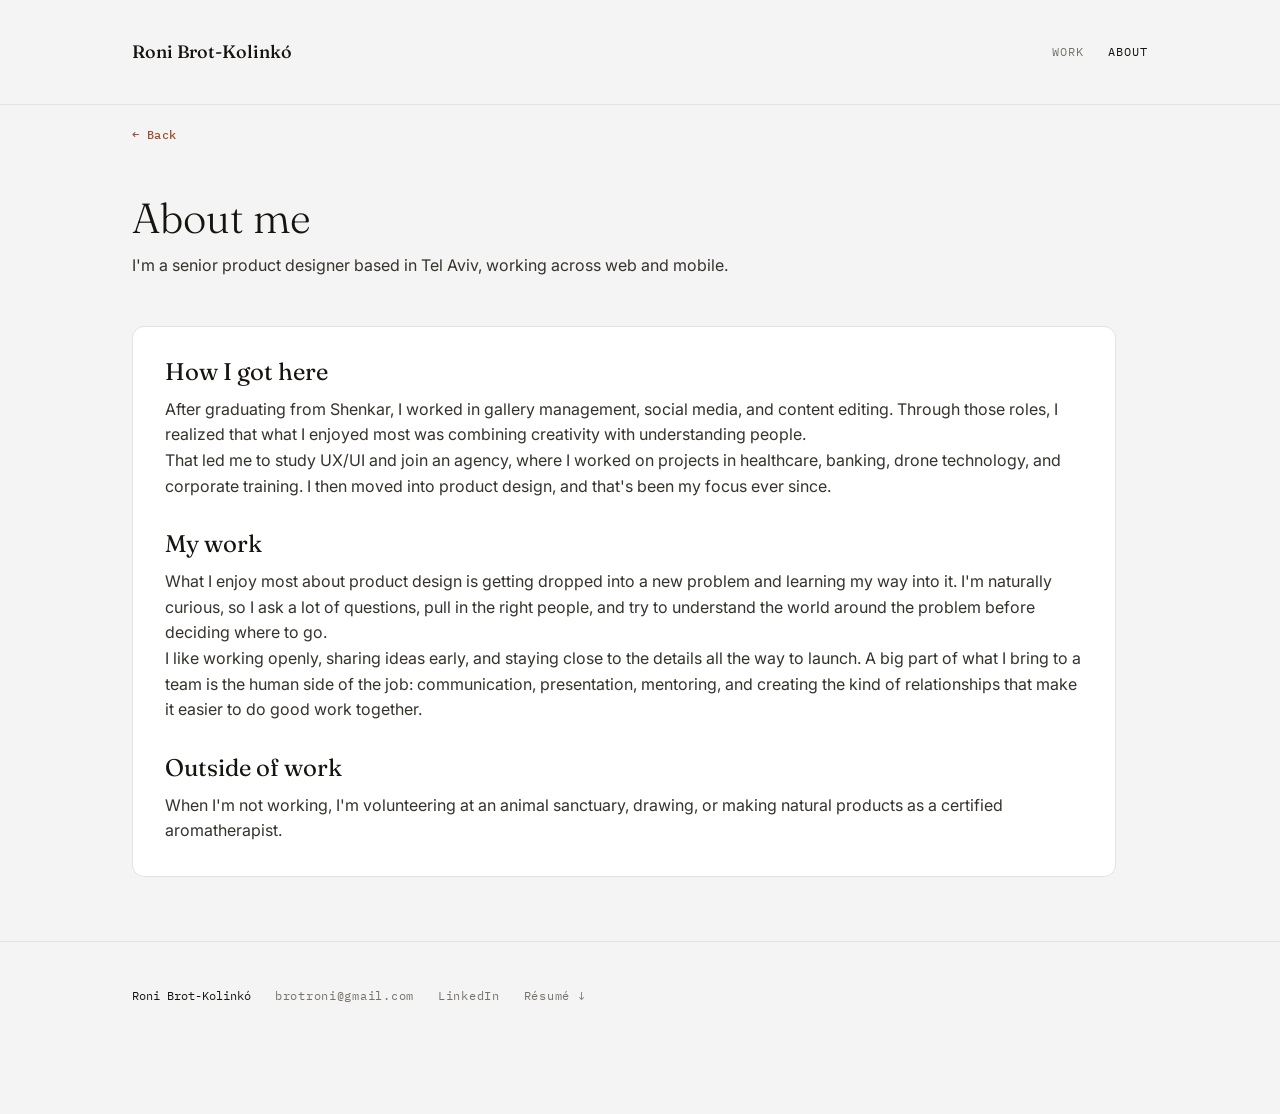
==== about/index.html @ 9c3fad8a "Drop the gap between paragraphs on About Co-Authored-By: Claude Opus 5 <noreply@anthropic.com>" ====
<!DOCTYPE html>
<html lang="en">
<head>
<meta charset="utf-8">
<meta name="viewport" content="width=device-width, initial-scale=1">
<title>About me - Roni Brot-Kolinkó</title>
<meta name="description" content="Roni Brot-Kolinkó - a senior product designer based in Tel Aviv, working across web and mobile.">
<link rel="preconnect" href="https://fonts.googleapis.com">
<link rel="preconnect" href="https://fonts.gstatic.com" crossorigin>
<link href="https://fonts.googleapis.com/css2?family=Fraunces:opsz,wght@9..144,300;9..144,400;9..144,500;9..144,600&family=Inter:wght@400&family=IBM+Plex+Mono:wght@400;500&display=swap" rel="stylesheet">
<link rel="stylesheet" href="../styles/tokens.css?v=127">
<link rel="stylesheet" href="../styles/main.css?v=127">
<style>
/* ============================================================
   About (from Figma node 775:32851). Flat #f4f4f4 ground, one
   white card holding the three sections. Prefixed abx- so it
   stays scoped to this page.
   ============================================================ */

body.abx { background: #f4f4f4;
  /* The design pins the footer to the bottom of the frame */
  min-height: 100vh; display: flex; flex-direction: column; }

/* Content locked to a 1016 column (72px sides at desktop) */
.abx-band { padding-inline: max(var(--gutter), calc((100% - 1016px) / 2)); }
.nav__inner { max-width: none; padding-inline: max(var(--gutter), calc((100% - 1016px) / 2)); }
.footer__inner { max-width: none; padding-inline: max(var(--gutter), calc((100% - 1016px) / 2)); }


/* --- Back bar --- */
.abx-backbar { padding-block: 20px; line-height: 1.33; }
.abx-back { font-family: var(--font-mono); font-weight: 500; font-size: 12px;
  letter-spacing: .04em; color: var(--accent); text-decoration: none; }
.abx-back:hover { color: var(--title); }

/* --- Opener --- */
/* The footer is pinned with margin-top: auto, which overrides the rule's
   usual 64px top margin, so the gap above it lives here instead. */
.abx-opener { padding-top: 32px; padding-bottom: var(--s8); }
.abx-title { font-family: var(--font-display); font-weight: 300;
  font-size: clamp(30px, 5vw, 42px); line-height: 1.08; color: var(--title); margin: 0; }
.abx-lead { font-family: var(--font-body); font-size: 16px; line-height: 1.6;
  color: var(--text); max-width: 920px; margin: 12px 0 0; }

/* --- The card. Its text column is 920 (the same measure as the lead above),
   so the card itself hugs at 920 + 32px padding either side. --- */
.abx-card { margin-top: 47px; max-width: 984px; background: #fff;
  border: 1px solid var(--line); border-radius: 12px; padding: 32px;
  display: flex; flex-direction: column; gap: 32px; }
.abx-sec h2 { font-family: var(--font-display); font-weight: 400; font-size: 24px;
  line-height: 1.08; color: var(--title); margin: 0 0 12px; }
.abx-sec p { font-family: var(--font-body); font-size: 16px; line-height: 1.6;
  color: var(--text); margin: 0; }


.abx-footwrap { margin-top: auto; }

/* ---------- Responsive ---------- */
@media (max-width: 700px) {
  .abx-card { margin-top: 32px; padding: 24px; }
  .abx-sec h2 { font-size: 21px; }
}

</style>
</head>
<body class="abx">

<!-- Nav -->
<nav class="nav">
  <div class="nav__inner">
    <a class="nav__name" href="../index.html">Roni Brot-Kolinkó</a>
    <span class="nav__links">
      <a href="../index.html#work">Work</a>
      <a href="index.html" aria-current="page">About</a>
    </span>
  </div>
</nav>

<!-- Back -->
<div class="abx-band abx-backbar">
  <a class="abx-back" href="../index.html" data-back>&larr; Back</a>
</div>

<!-- Opener -->
<main class="abx-band abx-opener">
  <h1 class="abx-title">About me</h1>
  <p class="abx-lead">I'm a senior product designer based in Tel Aviv, working across web and mobile.</p>

  <div class="abx-card">
    <section class="abx-sec">
      <h2>How I got here</h2>
      <p>After graduating from Shenkar, I worked in gallery management, social media, and content editing. Through those roles, I realized that what I enjoyed most was combining creativity with understanding people.</p>
      <p>That led me to study UX/UI and join an agency, where I worked on projects in healthcare, banking, drone technology, and corporate training. I then moved into product design, and that's been my focus ever since.</p>
    </section>

    <section class="abx-sec">
      <h2>My work</h2>
      <p>What I enjoy most about product design is getting dropped into a new problem and learning my way into it. I'm naturally curious, so I ask a lot of questions, pull in the right people, and try to understand the world around the problem before deciding where to go.</p>
      <p>I like working openly, sharing ideas early, and staying close to the details all the way to launch. A big part of what I bring to a team is the human side of the job: communication, presentation, mentoring, and creating the kind of relationships that make it easier to do good work together.</p>
    </section>

    <section class="abx-sec">
      <h2>Outside of work</h2>
      <p>When I'm not working, I'm volunteering at an animal sanctuary, drawing, or making natural products as a certified aromatherapist.</p>
    </section>
  </div>
</main>

<!-- Footer -->
<footer class="footer abx-footwrap">
  <div class="footer__inner">
    <span class="footer__name">Roni Brot-Kolinkó</span>
    <a href="mailto:brotroni@gmail.com">brotroni@gmail.com</a>
    <a href="https://www.linkedin.com/in/roni-brot-kolink%C3%B3/" target="_blank" rel="noopener">LinkedIn</a>
    <a href="../assets/Roni-Brot-Kolinko-CV.pdf" download>Résumé ↓</a>
  </div>
</footer>

<script>
/* The Back link behaves like the browser's own Back button, so arriving here
   from a case study returns you to that case study rather than to the home
   page. The href stays as the fallback for a direct visit, a new tab, or a
   visitor coming from outside the site. */
(function () {
  var back = document.querySelector('[data-back]');
  if (!back) return;
  var internal = false;
  try {
    internal = !!document.referrer &&
               new URL(document.referrer).origin === location.origin;
  } catch (e) {}
  if (!internal || history.length < 2) return;
  back.addEventListener('click', function (e) {
    /* leave modifier-clicks alone so "open in new tab" still works */
    if (e.button !== 0 || e.metaKey || e.ctrlKey || e.shiftKey || e.altKey) return;
    e.preventDefault();
    history.back();
  });
})();
</script>

</body>
</html>
---- styles/tokens.css ----
/* ============================================================
   Visual foundation - design tokens (single source of truth)
   Mirrors content/visual-foundation.md. Used by every page.
   ============================================================ */
:root {
  /* White base, near-black primary, no beige (neutral greys) */
  --bg:        #FFFFFF;  /* page background            */
  --surface:   #F6F6F5;  /* cards / plates (neutral)   */
  --line:      #E4E3E1;  /* hairlines, borders         */
  --title:     #17140F;  /* headings / primary (black) */
  --text:      #36322C;  /* body                       */
  --muted:     #76726B;  /* secondary / meta           */
  --accent:    #9E4E2C;  /* antique orange - sparing accent */

  /* Reserved near-black moment (expressive, used sparingly) */
  --black:        #0E0C0A;
  --black-title:  #F1ECE0;
  --black-text:   #B8AF9F;
  --black-muted:  #8C8475;
  --ochre:        #C98A3C;  /* accent on dark */

  /* Typography */
  --font-display: 'Fraunces', Georgia, 'Times New Roman', serif;
  --font-body:    'Inter', system-ui, -apple-system, sans-serif;
  --font-mono:    'IBM Plex Mono', ui-monospace, 'SF Mono', monospace;

  /* Type scale (consolidated - a small, consistent set of sizes) */
  --fs-h1:    clamp(30px, 5vw, 42px);  /* page title            */
  --fs-h2:    clamp(21px, 3vw, 26px);  /* section heading       */
  --fs-title: 18px;                    /* card / stage / flow / nav titles */
  --fs-body:  14px;                    /* body copy (compact, editorial) */
  --fs-label: 11px;                    /* compact mono labels   */
  --fs-eyebrow: 12px;                  /* kicker / meta / caption */

  /* Spacing scale (4-based) */
  --s1: 4px;  --s2: 8px;  --s3: 12px; --s4: 16px; --s5: 24px;
  --s6: 32px; --s7: 48px; --s8: 64px; --s9: 96px; --s10: 128px;

  /* Layout widths */
  --reading: 920px;   /* reading column - headings + section structure */
  --media:   1160px;  /* wide container - hero media, diagrams, card grids, screens */
  --copy:    660px;   /* body-copy cap (~70-80 chars) - never full media width */
  --gutter:  clamp(24px, 5vw, 72px);   /* page gutters: 24 mobile -> ~72 large desktop */
  --radius:  8px;
  --radius-screen: 6px;   /* screenshots / device screens (locked) */

  /* Turquoise belongs to PRODUCT ARTIFACTS ONLY - real screenshots/GIFs, the
     tutorial pulse marker, and product-screen mockups showing AR/scan cues.
     Never use it for portfolio chrome (voice cards, labels, links, decoration). */
  --turq:      #72F2E8;   /* product interaction fill / halo */
  --turq-ink:  #2FA79B;   /* product interaction stroke */

  /* Muted sage / lichen - the portfolio's accent for user-insight (voice) cards */
  --sage:      #909A7E;   /* card border / hairline */
  --sage-ink:  #5C6A47;   /* readable sage for marks + attribution */
}
---- styles/main.css ----
/* ============================================================
   Shared site styles. Organised by component so each block maps
   cleanly to a future Astro component if migrated. No build step.
   ============================================================ */

/* --- Base ------------------------------------------------- */
* { box-sizing: border-box; }
html { scroll-behavior: smooth; }
body {
  margin: 0;
  overflow-x: hidden;
  background: var(--bg);
  color: var(--text);
  font-family: var(--font-body);
  font-size: var(--fs-body);
  line-height: 1.7;
  -webkit-font-smoothing: antialiased;
  text-rendering: optimizeLegibility;
}
img { max-width: 100%; height: auto; display: block; }
a { color: inherit; }

/* --- Layout containers ------------------------------------ */
.reading { max-width: var(--media); margin-inline: auto; padding-inline: var(--gutter); }
/* Reading content shares the wide column's LEFT edge; only its measure is narrower */
.reading h1, .reading h2, .reading h3, .reading .lead { max-width: var(--reading); }
.wide    { max-width: var(--media);   margin-inline: auto; padding-inline: var(--gutter); }
.section { margin-top: var(--sp-section); }
.section--tight { margin-top: var(--s7); }
/* Body copy never runs to the full media width */
.reading p { max-width: var(--copy); }
/* One intentional gap between the hero metadata bar and the first content section (all case studies) */
.section.first-section { margin-top: 88px; }
@media (max-width: 640px) { .section.first-section { margin-top: 68px; } }
/* Shared case-study hero: consistent gap from the header to the hero media */
.hero-media { padding-top: 76px; }
@media (max-width: 640px) { .hero-media { padding-top: 48px; } }

/* --- Typography ------------------------------------------- */
.display { font-family: var(--font-display); font-weight: 500; color: var(--title); line-height: 1.08; }
h1.display { font-size: var(--fs-h1); margin: var(--s3) 0; }
h2.display { font-size: var(--fs-h2); line-height: 1.16; margin: 0; }
.lead { font-size: 16px; line-height: 1.6; color: var(--text); }
.summary { font-style: normal; color: var(--muted); margin: 0; }
.mut { color: var(--muted); }
p { margin: 0 0 var(--s4); }
ul { margin: 0 0 var(--s4); padding-left: 1.15em; }
li { margin-bottom: var(--s2); padding-left: 4px; }
li::marker { color: var(--accent); }
.kicker {
  font-family: var(--font-mono); font-size: 12px; letter-spacing: .16em;
  text-transform: uppercase; color: var(--accent); margin: 0;
}
.mono {
  font-family: var(--font-mono); font-size: 12px; letter-spacing: .06em;
  color: var(--muted);
}
.rule { border: 0; border-top: 1px solid var(--line); margin: var(--s5) 0; }

/* --- Nav -------------------------------------------------- */
.nav { border-bottom: 1px solid var(--line); }
.nav__inner {
  max-width: var(--media); margin-inline: auto; padding: 30px var(--gutter);
  display: flex; justify-content: space-between; align-items: center;
}
.nav__name { font-family: var(--font-display); font-weight: 500; color: var(--title);
  font-size: var(--fs-title); text-decoration: none; transition: color 160ms ease; }
.nav__name:hover, .nav__name:focus-visible { color: var(--accent); }
/* Work / About / Contact - identical on every page */
.nav__links { display: inline-flex; align-items: baseline; gap: var(--s5); }
.nav__links a {
  font-family: var(--font-mono); font-size: 12px; letter-spacing: .08em; text-transform: uppercase;
  color: var(--muted); text-decoration: none; transition: color 160ms ease;
}
.nav__links a:hover, .nav__links a:focus-visible { color: var(--title); }
.nav__links a[aria-current="page"] { color: var(--title); }
/* The name plus three links gets tight on a phone - shrink the links, not the name */
@media (max-width: 560px) {
  .nav__links { gap: 12px; }
  .nav__links a { font-size: 11px; letter-spacing: .05em; }
}

/* --- Overview bar ----------------------------------------- */
.overview { display: flex; flex-wrap: wrap; gap: var(--s2) var(--s5); }
.overview__item { font-family: var(--font-mono); font-size: 12px; letter-spacing: .04em; color: var(--muted); }
.overview__item b { color: var(--accent); font-weight: 500; }

/* --- Context bar: product/scope meta (left) + link to the Houzz context page
   (right). Sits at the very top of every case-study opener, above the title. */
.ctx-bar { width: 100%; display: flex; justify-content: space-between; align-items: baseline;
  gap: var(--s3) var(--s5); flex-wrap: wrap; }
.ctx-bar__meta { font-family: var(--font-mono); font-size: var(--fs-label); letter-spacing: .16em;
  text-transform: uppercase; color: var(--muted); }
.ctx-bar__link { font-family: var(--font-mono); font-size: 12px; letter-spacing: .04em;
  color: var(--accent); text-decoration: none; white-space: nowrap; }
.ctx-bar__link:hover { text-decoration: underline; }

/* --- Unified case-study hero -------------------------------
   One shared rhythm for all three case studies:
   meta row (.ctx-bar) -> title -> lead -> divider -> role, then
   the hero media below. Spacing/sizes mirror the Multi-Room hero
   so the three pages read identically. */
.cs-hero { max-width: var(--media); margin-inline: auto; padding: 64px var(--gutter) 12px;
  display: flex; flex-direction: column; align-items: flex-start; gap: var(--s5); }
.cs-hero__title { max-width: 920px; margin: 0; font-family: var(--font-display); font-weight: 600;
  font-size: clamp(30px, 7vw, 42px); line-height: 1.08; color: var(--title); }
.cs-hero__lead { max-width: 920px; margin: 0; font-family: var(--font-body); font-weight: 400;
  font-size: 16px; line-height: 1.6; color: var(--text); }
.cs-ov { max-width: var(--media); margin-inline: auto; padding: 20px var(--gutter) var(--s8);
  display: flex; flex-direction: column; align-items: flex-start; gap: 18px; }
.cs-ov__rule { width: 100%; height: 1px; border: 0; background: var(--line); margin: 0; }
.cs-ov__role { margin: 0; font-family: var(--font-mono); font-weight: 400; font-size: 12px;
  line-height: 16px; letter-spacing: .04em; color: var(--muted); }
.cs-ov__role b { color: var(--accent); font-weight: 500; }
.cs-heromedia { max-width: var(--media); margin-inline: auto; padding: 0 var(--gutter); }

/* --- Media (frameless - the assets carry their own framing) */
figure { margin: 0; }
.plate img { width: 100%; display: block; border-radius: var(--radius-screen); border: 1px solid var(--line); }
.plate--demo { max-width: 560px; margin-inline: auto; }   /* cap bare gifs / illustrations */
.plate--bare img { border: 0; }   /* covers that already carry their own framing */
/* Product-proof hero: crisp screenshot, soft border + shadow, no mat */
.hero-shot { margin: 0; }
.hero-shot img { width: 100%; height: auto; display: block; border-radius: 10px;
  border: 1px solid var(--line);
  box-shadow: 0 16px 38px rgba(23,20,15,.13), 0 2px 6px rgba(23,20,15,.06); }
.plate-cap { font-family: var(--font-mono); font-size: 12px; color: var(--muted); line-height: 1.5; margin-top: var(--s3); }
.media-row { display: grid; grid-template-columns: 1fr 1fr; gap: var(--s5); align-items: start; }
/* Problem / Goal - native cards in the site type system */
.pg-pair { display: grid; grid-template-columns: 1fr 1fr; gap: var(--s5); align-items: stretch; }
.pg-card { border: 1px solid var(--line); border-radius: var(--radius); padding: var(--s5); background: var(--surface); }
.pg-card__label { font-family: var(--font-mono); font-size: var(--fs-label); letter-spacing: .16em; text-transform: uppercase; color: var(--muted); margin: 0 0 var(--s3); }
.pg-card__title { font-family: var(--font-display); font-weight: 500; color: var(--title); font-size: 16px; line-height: 1.3; margin: 0 0 var(--s4); }
.pg-card p { margin: 0; font-size: 14px; line-height: 1.6; }
.pg-card--goal .pg-card__label { color: var(--accent); }

/* --- Layered tutorial composite: base canvas + (modal) + gif + pulse --- */
.fp-stage { position: relative; line-height: 0; }
.fp-base  { width: 100%; display: block; border-radius: var(--radius-screen); border: 1px solid var(--line); }
/* Crop the empty canvas off a composite hero (shows the content region only) */
.fp-crop { position: relative; overflow: hidden; margin: 0;
  border: 1px solid var(--line); border-radius: var(--radius-screen); aspect-ratio: 1600 / 800; }
.fp-crop .fp-base { border: 0; border-radius: 0; }
.fp-dollhouse { position: absolute; left: var(--dl, 29%); top: var(--dt, 34%); width: var(--dw, 44%); height: auto; pointer-events: none; }
.fp-confetti  { position: absolute; left: var(--cl, 3%); top: var(--ct, 33%); width: var(--cw, 30%); height: auto; pointer-events: none; }
.fp-dim   { position: absolute; inset: 0; background: var(--bg); opacity: .5; pointer-events: none; }
.fp-modal { position: absolute; left: var(--mleft, 3.4%); top: var(--mtop, 24%); width: var(--mw, 24%); line-height: 0; filter: drop-shadow(0 6px 16px rgba(0,0,0,.16)); }
.fp-modal > img { width: 100%; display: block; }
.fp-gif   { position: absolute; left: var(--gleft, 8%); top: var(--gtop, 45%); width: var(--gw, 60%); height: var(--gh, auto);
            object-fit: var(--gfit, cover); object-position: var(--gpos, left center); display: block; border-radius: 4px; }
/* interaction pulse defined below as .fp-marker (matches the exported asset) */
/* turquoise interaction marker - matches the exported asset: #72F2E8, faint full halo + solid dot (~35%) */
.fp-marker { position: absolute; left: var(--px, 40%); top: var(--py, 30%); width: var(--pw, 5.5%); aspect-ratio: 1; transform: translate(-50%, -50%); pointer-events: none; }
.fp-marker::before { content: ""; position: absolute; inset: 0; border-radius: 50%; background: #72F2E8; opacity: .3; animation: fpHalo 1.8s ease-in-out infinite; }
.fp-marker::after  { content: ""; position: absolute; left: 50%; top: 50%; width: 35%; height: 35%; transform: translate(-50%, -50%); border-radius: 50%; background: #72F2E8; }
@keyframes fpHalo { 0%, 100% { transform: scale(.72); opacity: .42; } 50% { transform: scale(1.06); opacity: .16; } }
@media (prefers-reduced-motion: reduce) { .fp-marker::before { animation: none; transform: scale(1); opacity: .3; } }
/* prototype vs reference comparison (review only) */
.proto-compare { display: grid; grid-template-columns: 1fr 1fr; gap: var(--s5); align-items: start; }
@media (max-width: 720px) { .proto-compare { grid-template-columns: 1fr; } }

/* --- Black moment (reserved, full-bleed) ------------------ */
.black { background: var(--black); color: var(--black-text); padding-block: var(--s8); }
.black .kicker { color: var(--ochre); }
.black .display { color: var(--black-title); }
.pill {
  font-family: var(--font-mono); font-size: 11px; color: var(--black-muted);
  border: 1px solid #3A342B; border-radius: 40px; padding: 5px 12px;
}
.pill-row { display: flex; flex-wrap: wrap; gap: 8px; margin-top: var(--s5); }

/* --- Room signature --------------------------------------- */
.signature { display: block; }

/* --- Stage block (numbered moves) ------------------------- */
.stage__head { display: flex; align-items: baseline; gap: var(--s3); margin-bottom: var(--s3); }
.stage__num { font-family: var(--font-display); font-weight: 500; color: var(--accent); font-size: var(--fs-title); }
.stage__name { font-family: var(--font-display); font-weight: 500; color: var(--title); font-size: var(--fs-title); }
.principle { font-family: var(--font-mono); font-size: 12px; color: var(--muted); }
/* Design-principle callout: a key takeaway within a stage (not an inline note) */
.principle-callout { margin-top: var(--s5); padding-top: var(--s4); border-top: 1px solid var(--line); }
.principle-callout__label {
  font-family: var(--font-mono); font-size: var(--fs-label); letter-spacing: .16em; text-transform: uppercase;
  color: var(--accent); margin: 0 0 var(--s2);
}
.principle-callout__text { font-size: .95rem; line-height: 1.5; color: var(--title); margin: 0; }

/* --- Four-approaches placeholder -------------------------- */
.placeholder {
  border: 1px dashed var(--accent); border-radius: 12px;
  padding: var(--s6); text-align: center; color: var(--muted);
  background: color-mix(in srgb, var(--accent) 6%, var(--surface));
}
.placeholder b { color: var(--accent); font-weight: 500; }

/* --- Learning model: compact decision snapshot ----------- */
.lm-k { display: block; font-family: var(--font-mono); font-size: 10px; letter-spacing: .1em; text-transform: uppercase; color: var(--muted); margin-bottom: 2px; }
/* rejected options: compact cards; hover reveals the removed UI skeleton */
.lm-grid { display: grid; grid-template-columns: repeat(3, 1fr); gap: var(--s4); }
.lm-card { position: relative; overflow: hidden; border: 1px solid var(--line); border-radius: 10px; padding: var(--s4); background: var(--surface); transition: border-color .2s; }
.lm-card:hover { border-color: color-mix(in srgb, var(--accent) 45%, var(--line)); }
.lm-card__name { font-family: var(--font-display); font-weight: 500; color: var(--title); font-size: 16px; margin: 0 0 var(--s3); }
.lm-media { position: relative; aspect-ratio: 320 / 180; }
.lm-body { position: absolute; inset: 0; transition: opacity .22s ease; }
.lm-line { margin: 0 0 var(--s3); font-size: 13px; line-height: 1.45; color: var(--text); }
.lm-line:last-child { margin-bottom: 0; }
.lm-line--miss { color: var(--muted); }
.lm-illo { position: absolute; inset: 0; opacity: 0; transition: opacity .22s ease; pointer-events: none; }
.lm-illo svg { width: 100%; height: 100%; display: block; border: 1px solid var(--line); border-radius: 6px; }
.lm-card:hover .lm-body { opacity: 0; }
.lm-card:hover .lm-illo { opacity: 1; }
/* selected: calm warm card, UI skeleton to the right of the text */
.lm-selected { margin-top: var(--s5); display: grid; grid-template-columns: 1fr 214px; gap: var(--s6); align-items: center; border: 1px solid var(--accent); border-radius: 10px; padding: var(--s5); background: color-mix(in srgb, var(--accent) 6%, var(--bg)); }
.lm-selected__head { display: flex; align-items: center; gap: var(--s3); margin-bottom: var(--s3); }
.lm-selected__name { font-family: var(--font-display); font-weight: 500; font-size: 18px; color: var(--title); margin: 0; }
.lm-badge { font-family: var(--font-mono); font-size: 10px; letter-spacing: .08em; text-transform: uppercase; color: #fff; background: var(--accent); border-radius: 40px; padding: 2px 9px; }
.lm-selected p { margin: 0; font-size: 14px; line-height: 1.55; color: var(--text); }
.lm-tradeoff { margin-top: var(--s3) !important; }
.lm-tradeoff .lm-k { color: var(--accent); }
.lm-selected__illo svg { width: 100%; height: auto; display: block; border: 1px solid var(--line); border-radius: 8px; }
@media (max-width: 640px) { .lm-grid { grid-template-columns: 1fr; } .lm-selected { grid-template-columns: 1fr; } .lm-selected__illo { order: -1; } }

/* --- Stage flow (at a glance) ----------------------------- */
.flow { display: flex; align-items: stretch; flex-wrap: wrap; gap: var(--s2); }
.flow__step { flex: 1 1 0; min-width: 132px; max-width: 250px; border: 1px solid var(--line); border-radius: var(--radius); background: var(--surface); padding: var(--s4); }
.flow__num { font-family: var(--font-mono); font-size: var(--fs-label); letter-spacing: .1em; color: var(--accent); }
.flow__name { font-family: var(--font-display); font-weight: 500; color: var(--title); font-size: var(--fs-title); margin: 2px 0 var(--s1); }
.flow__desc { margin: 0; font-size: .82rem; line-height: 1.4; color: var(--muted); }
.flow__arrow { align-self: center; color: var(--accent); font-family: var(--font-mono); font-size: 15px; }

/* --- Full user flow diagram (recreated process artifact) -- */
.uflow { border: 1px solid var(--line); border-radius: var(--radius);
  background: color-mix(in srgb, var(--surface) 60%, var(--bg)); padding: var(--s6) var(--s5); }
.uflow__lane { display: flex; align-items: center; flex-wrap: wrap; gap: var(--s2); }
.uflow__stage { margin-top: var(--s4); padding-top: var(--s4); border-top: 1px solid var(--line); }
.uflow__stagehead { display: flex; align-items: baseline; gap: var(--s2); margin-bottom: var(--s3);
  font-family: var(--font-display); font-weight: 500; color: var(--title); font-size: var(--fs-title); }
.uflow__num { font-family: var(--font-mono); font-size: var(--fs-label); color: var(--accent); }
.uflow__node { font-family: var(--font-body); font-size: 12.5px; line-height: 1.3; color: var(--text);
  background: var(--surface); border: 1px solid var(--line); border-radius: 6px; padding: 8px 12px; }
.uflow__node--key { border-color: var(--accent); color: var(--accent); font-weight: 500; }
.uflow__node--done { background: var(--accent); color: #F8F1E9; border-color: var(--accent); font-weight: 500; }
.uflow__node--out { background: transparent; border-style: dashed; color: var(--muted); }
.uflow__arrow { color: var(--accent); font-family: var(--font-mono); font-size: 13px; flex: 0 0 auto; }
.uflow__branch { font-family: var(--font-mono); font-size: 11px; color: var(--muted); margin: var(--s2) 0 0 var(--s2); }

/* --- Case-study move: schematic illustration beside text --- */
.move { display: flex; gap: var(--s6); align-items: center; }
.move--right { flex-direction: row-reverse; }
.move__illo { flex: 0 0 240px; }
.move__illo svg { width: 100%; height: auto; display: block; }
.move__body { flex: 1; min-width: 0; }
.move__body .stage__head { margin-top: 0; }

/* --- Screen storyboard: uniform mobile screens in rows ---- */
/* Screens in one horizontal row per flow (never stacked); full-bleed so they
   fit, with horizontal scroll as a fallback on narrow viewports. */
.screens { display: flex; flex-wrap: nowrap; justify-content: safe center; gap: var(--s4);
  overflow-x: auto; width: 100vw; margin-left: calc(50% - 50vw); padding: 4px var(--gutter) var(--s3);
  scrollbar-width: thin; }
.screens figure { flex: 0 0 185px; max-width: 185px; margin: 0; }
.screens img { width: 100%; display: block; border-radius: var(--radius-screen); border: 1px solid var(--line); }
/* Video inside a mobile frame: same frame as the phone screenshots; the video fills it and is cropped, never stretched */
.screens video { width: 100%; aspect-ratio: 306 / 663; display: block; object-fit: cover; object-position: center;
  border-radius: var(--radius-screen); border: 1px solid var(--line); }
.screen-video { position: relative; }
/* Matches the back chevron baked into the app screenshots: glyph at 14,27 sized 8x15 in a 306x663 screen */
.screen-video__chevron { position: absolute; top: 4.07%; left: 4.58%; width: 2.62%; height: 2.27%;
  pointer-events: none; filter: drop-shadow(0 1px 2px rgba(0, 0, 0, .3)); }

/* Validation: user-marker explorations (three comparative squares + resolved final marker) */
.marker-row { display: flex; flex-wrap: wrap; justify-content: center; gap: 32px; margin: 56px auto 0; }
.marker-item { margin: 0; width: 180px; }
.marker-item img { width: 100%; aspect-ratio: 1 / 1; object-fit: cover; object-position: center;
  display: block; border-radius: var(--radius-screen); }
.marker-item figcaption, .marker-final figcaption { margin-top: 16px; font-size: 14px; line-height: 1.5; color: var(--muted); }
.marker-item figcaption b, .marker-final figcaption b { display: block; font-weight: 600; color: var(--title); margin-bottom: 4px; }
.marker-final { max-width: 300px; margin: 88px auto 0; }
.marker-final img { width: 100%; height: auto; display: block; }

/* Validation findings: three equal columns with a small accent number */
.findings-3 { display: grid; grid-template-columns: repeat(3, minmax(0, 1fr)); gap: var(--s6); }
.finding__n { font-family: var(--font-mono); font-size: 12px; letter-spacing: .12em; color: var(--accent); margin: 0 0 var(--s3); }
.finding h3 { font-size: clamp(18px, 1.9vw, 20px); line-height: 1.2; margin: 0; }
.finding p { margin-top: var(--s3); }
@media (max-width: 640px) { .findings-3 { grid-template-columns: 1fr; gap: var(--s7); } }
/* Marker exploration: a separate, wide visual block */
.marker-block { background: #F6F4F1; border-radius: 16px; padding: var(--s7) var(--s6); }
.marker-block .marker-row { margin-top: 0; }
@media (max-width: 640px) { .marker-block { padding: var(--s6) var(--s5); } }

/* Chapter rhythm (AR walkthrough 01-04): one consistent editorial spacing scale */
.chapter { margin-top: 120px; }
.chapter-media { margin-top: 52px; }
/* Life-Sized Walkthroughs: one consistent, responsive spacing scale (desktop / tablet -15% / mobile) */
:root { --sp-section: 120px; --sp-tight: 64px; --sp-head: 28px; --sp-text-media: 56px; --sp-media-next: 92px; --sp-step-intro: 30px; }
@media (max-width: 1024px) { :root { --sp-section: 100px; --sp-tight: 56px; --sp-head: 24px; --sp-text-media: 48px; --sp-media-next: 80px; --sp-step-intro: 28px; } }
@media (max-width: 640px)  { :root { --sp-section: 80px; --sp-tight: 48px; --sp-head: 20px; --sp-text-media: 40px; --sp-media-next: 68px; --sp-step-intro: 24px; } }
.chapter { margin-top: var(--sp-media-next); }
.chapter-media { margin-top: var(--sp-text-media); }
.marker-row { margin-top: var(--sp-text-media); }
.ov-bar .rule { margin-block: 18px; }
/* Inside chapter media the screens row is a plain centered flex row, not the full-bleed 100vw scroller
   (the 100vw + negative-margin trick centers on the viewport incl. scrollbar, leaving media slightly offset) */
.chapter-media .screens { width: auto; margin-left: 0; padding-inline: 0; justify-content: center;
  gap: clamp(28px, 3vw, 48px); flex-wrap: wrap; }
@media (max-width: 480px) { .chapter-media .screens { gap: 24px; } }
/* Step 01 entry point: bare transparent screenshot, centered, no frame */
.launch-shot { margin: 0 auto; max-width: 240px; position: relative; }
.launch-shot img { width: 100%; height: auto; display: block; }
/* Soft spotlight on the AR entry point (icon sits at 81% / 16.5% of the frame) */
.launch-shot::after { content: ""; position: absolute; inset: 0; pointer-events: none;
  background: radial-gradient(circle at 81% 16.5%,
    rgba(23,20,15,0) 0, rgba(23,20,15,0) 26px,
    rgba(23,20,15,.13) 74px, rgba(23,20,15,.13) 100%); }
.screens--lg figure { flex: 0 0 232px; max-width: 232px; }
/* The walkthrough video is sized directly (not via a full-width wrapper): 320px on desktop, 82vw on small screens */
.screens--xl figure { flex: 0 0 auto; max-width: none; }
.screens--xl video { width: 320px; max-width: min(82vw, 320px); height: auto; }
@media (max-width: 640px) {
  .chapter { margin-top: 88px; }
  .screens.screens--lg figure { flex-basis: min(80vw, 440px); max-width: min(80vw, 440px); }
  .launch-shot { max-width: min(66vw, 240px); }
}

/* Validation findings: compact two-column pair on desktop, stacked on small screens */
.findings-pair { display: grid; grid-template-columns: 1fr 1fr; gap: var(--s6); }
@media (max-width: 640px) { .findings-pair { grid-template-columns: 1fr; gap: var(--s6); } }

/* Accessibility: visible keyboard focus + comfortable hit areas on text links */
a:focus-visible, button:focus-visible, video:focus-visible, iframe:focus-visible {
  outline: 2px solid var(--accent); outline-offset: 2px; }
.nav__links a, .footer__inner a { padding-block: 12px; }
.screens .flow__arrow { align-self: center; flex: 0 0 auto; }
.screens figcaption { font-family: var(--font-mono); font-size: var(--fs-label); color: var(--text); text-align: center; margin-top: 6px; line-height: 1.4; }
@media (max-width: 640px) { .screens figure { flex-basis: 150px; max-width: 150px; } }

/* --- AR schematic flow: phone screens redrawn in the site's language --- */
.ar-flow { display: flex; flex-wrap: nowrap; justify-content: safe center; gap: var(--s3);
  overflow-x: auto; width: 100vw; margin-left: calc(50% - 50vw); padding: 4px var(--gutter) var(--s3);
  scrollbar-width: thin; }
.ar-flow figure { flex: 0 0 158px; max-width: 158px; margin: 0; }
.ar-flow svg { width: 100%; height: auto; display: block; border-radius: var(--radius-screen);
  border: 1px solid var(--line); }
.ar-flow figcaption { font-family: var(--font-mono); font-size: var(--fs-label); color: var(--muted);
  text-align: center; margin-top: var(--s2); line-height: 1.4; }
.ar-flow .flow__arrow { align-self: center; flex: 0 0 auto; }
@media (max-width: 640px) { .ar-flow figure { flex-basis: 140px; max-width: 140px; } }

/* --- Alignment diagram (floor-plan rotation model) -------- */
.diagram { margin: 0; }
.diagram svg, .diagram img { width: 100%; height: auto; display: block; max-width: 660px; margin-inline: auto; }
.diagram img { max-width: 528px; }

/* Video placeholder - a prominent 16:9 frame standing in for a walkthrough video */
.video-ph { margin: 0 auto; max-width: 960px; }
.video-ph figcaption { margin-top: 12px; font-size: 14px; line-height: 1.5; color: var(--muted); text-align: center; }
.video-ph__frame { position: relative; width: 100%; aspect-ratio: 16 / 9; overflow: hidden;
  border: 1px solid var(--line); border-radius: var(--radius-screen); }
.video-ph__frame img { width: 100%; height: 100%; object-fit: cover; display: block; }
.video-ph__frame iframe { width: 100%; height: 100%; border: 0; display: block; }
.video-ph__play { position: absolute; top: 50%; left: 50%; transform: translate(-50%, -50%);
  width: 64px; height: 64px; border-radius: 50%; background: rgba(23, 20, 15, .55);
  display: grid; place-items: center; }
.video-ph__play::after { content: ""; width: 0; height: 0; margin-left: 4px; border-style: solid;
  border-width: 10px 0 10px 17px; border-color: transparent transparent transparent #FFFFFF; }

/* --- Tradeoff split (believable / lightweight) ------------ */
.split { display: grid; grid-template-columns: 1fr 1fr; gap: var(--s5); }
.split .pg-card ul { margin: var(--s2) 0 0; }
.split .pg-card li { font-size: .95rem; }
@media (max-width: 640px) { .split { grid-template-columns: 1fr; } }

/* --- Capped moment image (low-res outcome photo) ---------- */
.plate--cap { max-width: 560px; margin-inline: auto; }

/* --- Stat cards (impact) ---------------------------------- */
.stats { display: grid; grid-template-columns: repeat(3, 1fr); gap: var(--s4); }
.stat { border: 1px solid var(--line); border-radius: var(--radius); background: var(--surface); padding: var(--s6) var(--s4); text-align: center; }
.stat__num { font-family: var(--font-display); font-weight: 500; color: var(--accent); font-size: clamp(30px, 5vw, 40px); line-height: 1; }
.stat__num small { font-size: .45em; color: var(--muted); }
.stat__label { font-size: .9rem; color: var(--muted); margin: var(--s3) 0 0; line-height: 1.4; }

/* --- Numbered mini-cards (approach intro, learnings) ------ */
.mini-cards { display: grid; grid-template-columns: repeat(3, 1fr); gap: var(--s5); }
.mini-card { border-top: 2px solid var(--accent); padding-top: var(--s3); }
.mini-card__n { font-family: var(--font-mono); font-size: var(--fs-label); letter-spacing: .1em; color: var(--accent); margin: 0; }
.mini-card__t { font-family: var(--font-display); font-weight: 500; color: var(--title); font-size: var(--fs-title); margin: var(--s1) 0 var(--s2); line-height: 1.2; }
.mini-card p { margin: 0; font-size: 13.5px; color: var(--muted); line-height: 1.55; }
.mini-cards--4 { grid-template-columns: repeat(4, 1fr); }
@media (max-width: 860px) { .mini-cards--4 { grid-template-columns: repeat(2, 1fr); } }
@media (max-width: 460px) { .mini-cards--4 { grid-template-columns: 1fr; } }

/* --- Outcome / result highlight --------------------------- */
.result { border-left: 3px solid var(--accent); padding-left: var(--s5); }
.result__stmt { font-family: var(--font-display); font-weight: 500; color: var(--title); font-size: clamp(19px, 2.4vw, 23px); line-height: 1.32; margin: 0 0 var(--s4); }
.result p:last-child { margin-bottom: 0; }

/* --- Beat: a pivotal statement (insight / goal) - no card --- */
.beat__label { font-family: var(--font-mono); font-size: var(--fs-label); letter-spacing: .14em;
  text-transform: uppercase; color: var(--accent); margin: 0 0 var(--s3); }
.beat__stmt { font-family: var(--font-display); font-weight: 500; color: var(--title);
  font-size: clamp(21px, 3.1vw, 29px); line-height: 1.22; margin: 0; max-width: 26ch; }
.beat__note { margin: var(--s4) 0 0; font-size: var(--fs-body); color: var(--text); }

/* --- Insight + Goal: paired colour cards (under the brown panel) --- */
.ig-pair { display: grid; grid-template-columns: 1fr 1fr; gap: var(--s5); align-items: stretch; }
.ig-card { border-radius: 14px; padding: var(--s6); }
.ig-pair--compact .ig-card { padding: 40px; }
@media (max-width: 640px) { .ig-pair--compact .ig-card { padding: 28px; } }
.ig-card--insight { background: #F1E6D9; }
.ig-card--goal { background: #9E4E2C; }
.ig-card__label { font-family: var(--font-mono); font-size: var(--fs-label); letter-spacing: .14em;
  text-transform: uppercase; color: var(--accent); margin: 0 0 var(--s3); }
.ig-card--goal .ig-card__label { color: #F0D9C8; }
.ig-card__stmt { font-family: var(--font-display); font-weight: 500; font-size: clamp(16px, 1.9vw, 20px);
  line-height: 1.28; color: var(--title); margin: 0; }
.ig-card--goal .ig-card__stmt { color: #F8F1E9; }
.ig-card__note { margin: var(--s4) 0 0; font-size: var(--fs-body); color: #5B4A3B; }
.ig-card--goal .ig-card__note { color: #F0D9C8; }
@media (max-width: 640px) { .ig-pair { grid-template-columns: 1fr; } }

/* --- Section eyebrow: plain mono label -------------------- */
.eyebrow { margin: 0 0 20px; }
.eyebrow__t { font-family: var(--font-mono); font-size: var(--fs-label); letter-spacing: .16em; text-transform: uppercase; color: var(--muted); }
.black .eyebrow__t { color: var(--black-muted); }

/* --- User voice: real quotes from research / sessions ----- */
.voice { display: grid; grid-template-columns: auto 1fr; gap: var(--s4); align-items: start;
  padding: var(--s5) var(--s5) var(--s5) var(--s4); border: 1px solid var(--line);
  border-left: 2px solid var(--accent); border-radius: var(--radius);
  background: var(--surface); }
.voice__mark { font-family: var(--font-display); font-weight: 600; font-size: 26px; line-height: .7; color: var(--accent); opacity: .5; }
.voice__text { font-family: var(--font-display); font-weight: 500; font-size: clamp(17px, 2.1vw, 20px);
  line-height: 1.4; color: var(--title); margin: 0 0 var(--s3); }
.voice__text:last-child { margin-bottom: 0; }
.voice__attr { font-family: var(--font-mono); font-size: var(--fs-label); letter-spacing: .06em; color: var(--muted); }
.voice__attr b { color: var(--accent); font-weight: 500; }
.voice-grid { display: grid; grid-template-columns: 1fr 1fr; gap: var(--s4); }
/* Cluster of 2-3 short quotes as compact stacked cards (adapts 2 or 3 wide) */
.voice-set { display: grid; grid-template-columns: repeat(auto-fit, minmax(232px, 1fr)); gap: var(--s4); }
.voice-set .voice { grid-template-columns: 1fr; gap: 2px; padding: var(--s3) var(--s4); }
.voice-set .voice__mark { font-size: 18px; margin-bottom: 0; }
.voice-set .voice__text { font-size: 15px; line-height: 1.46; margin: 0 0 var(--s3); }
@media (max-width: 640px) { .voice-grid { grid-template-columns: 1fr; } .voice__mark { font-size: 38px; } }

/* --- User-needs highlight: brown panel with fanned quote cards --- */
.needs-panel { background: #6A3B26; border-radius: 16px; padding: var(--s8) var(--s6) var(--s9); text-align: center; }
.needs-panel .display { color: #F6EFE6; }
.needs-panel__label { font-family: var(--font-mono); font-size: var(--fs-label); letter-spacing: .16em; text-transform: uppercase; color: #E0B49C; margin: 0 0 var(--s3); }
.needs-panel__sub { color: #DAC7B7; margin: var(--s3) 0 0; font-size: var(--fs-body); }
.fan { display: flex; justify-content: center; align-items: stretch; margin-top: var(--s8); padding-top: var(--s6); }
.qcard { width: 222px; flex: 0 0 auto; min-height: 264px; background: #FBF8F3; border-radius: 14px;
  padding: var(--s6) var(--s5); box-shadow: 0 16px 36px rgba(0, 0, 0, .30);
  transform-origin: bottom center; text-align: left; }
.qcard__mark { font-family: var(--font-display); font-weight: 600; font-size: 56px; line-height: .8; color: var(--accent); margin: 0 0 var(--s2); }
.qcard__text { font-family: var(--font-display); font-weight: 500; font-size: 16px; line-height: 1.5; color: var(--title); margin: 0; }
.qcard:nth-child(1) { transform: rotate(-10deg) translateY(14px); margin-right: -26px; z-index: 1; }
.qcard:nth-child(2) { transform: translateY(-18px); z-index: 3; }
.qcard:nth-child(3) { transform: rotate(10deg) translateY(14px); margin-left: -26px; z-index: 1; }
@media (max-width: 680px) {
  .needs-panel { padding: var(--s7) var(--s4) var(--s7); }
  .fan { flex-direction: column; align-items: center; gap: var(--s4); padding-top: 0; }
  .qcard { transform: none !important; margin: 0 !important; width: 100%; max-width: 300px; }
}

/* --- Dark ("friction") section on-black adjustments ------- */
.black .screens figcaption { color: var(--black-muted); }
.black .summary { color: var(--black-muted); }

@media (max-width: 640px) { .stats, .mini-cards { grid-template-columns: 1fr; } }

/* --- Next project + footer -------------------------------- */
.next { display: flex; align-items: center; gap: var(--s5); text-decoration: none; padding-block: var(--s6); }
.next:hover .display { color: var(--accent); }
.footer { border-top: 1px solid var(--line); margin-top: var(--s8); padding: var(--s6) 0 var(--s9); }
.footer__inner { max-width: var(--media); margin-inline: auto; padding-inline: var(--gutter); display: flex; flex-wrap: wrap; gap: var(--s2) var(--s5); align-items: baseline; }
.footer a { font-family: var(--font-mono); font-size: 12px; letter-spacing: .06em; color: var(--muted); text-decoration: none; }
.footer a:hover { color: var(--accent); }
.footer__name { font-family: var(--font-mono); font-size: 12px; color: var(--title); }

/* --- Responsive ------------------------------------------- */
@media (max-width: 640px) {
  .media-row, .pg-pair, .approach-grid { grid-template-columns: 1fr; }
  .nav__inner { padding: 22px var(--gutter); }
  .flow__arrow { display: none; }
  .flow__step { flex-basis: 100%; }
  .move, .move--right { flex-direction: column; align-items: stretch; }
  .move__illo { flex-basis: auto; max-width: 260px; margin-inline: auto; }
}
@media (prefers-reduced-motion: reduce) {
  html { scroll-behavior: auto; }
}

/* ============================================================
   Contents navigation - sticky rail, active-section tracking.
   Progressive enhancement; built by scripts/site.js.
   ============================================================ */
.toc { position: fixed; top: 96px;
  left: calc((100vw - var(--media)) / 2 - 172px); width: 144px; z-index: 60; }
.toc__label { font-family: var(--font-mono); font-size: var(--fs-label); letter-spacing: .14em;
  text-transform: uppercase; color: var(--muted); margin-bottom: var(--s3); }
.toc__item { display: block; border-left: 2px solid var(--line);
  padding: 5px 0 5px 14px; color: var(--muted); font-size: 13px; text-decoration: none;
  transition: color .2s, border-color .2s; }
.toc__item:hover { color: var(--text); }
.toc__item.is-active { color: var(--title); border-left-color: var(--title); font-weight: 500; }
/* Over a .black section the rail flips to light-on-dark (toggled by site.js) */
.toc--dark .toc__label { color: var(--black-muted); }
.toc--dark .toc__item { color: var(--black-muted); border-left-color: #3A342B; }
.toc--dark .toc__item:hover { color: var(--black-text); }
.toc--dark .toc__item.is-active { color: var(--black-title); border-left-color: var(--black-title); }
@media (max-width: 1200px) { .toc { display: none; } }

/* ============================================================
   Multi-Room case study - layout / rhythm / hierarchy pass.
   Scoped to body.mr so the other case studies are untouched.
   Presentation only: no new colours, fonts, or components.
   ============================================================ */

/* 1 · Readability - shorter measure for body copy; headings stay wide */

/* 2 · Rhythm - a visual sits close to the text that introduces it,
       while chapters keep their generous gap (.section stays s9) */
.mr .section--tight { margin-top: var(--s5); }
/* standalone transitions belong to the story, not to empty space */
.mr .mr-tr { margin-top: var(--s7); }
.mr .mr-tr + * { margin-top: var(--s5); }

/* 3 · Hierarchy - a clear but restrained three-tier scale; screens are
       downscaled from their source, so they stay crisp and readable */
.mr .screens figure { flex: 0 0 176px; max-width: 176px; }
.mr .screens--hero figure { flex: 0 0 208px; max-width: 208px; }
.mr .screens--quiet figure { flex: 0 0 144px; max-width: 144px; }
/* the five dialog screens read a touch larger, still one row */
.mr .screens--dialogs figure { flex: 0 0 160px; max-width: 160px; }

/* 6 · Quotes - compact and editorial */
.mr .voice-set .voice { padding: var(--s4); border-left-width: 2px; }
.mr .voice-set .voice__mark { font-size: 18px; margin-bottom: 0; }
.mr .voice-set .voice__text { font-size: 16px; line-height: 1.44; margin-bottom: 0; }

/* 7 · Problem / Goal - the goal is a solid terracotta card, light text on brown */
.mr .ig-card--goal .ig-card__stmt { font-size: clamp(17px, 2.1vw, 22px); }

/* 7b · When the section carries the evidence screen, it reads top to bottom:
        problem -> proof -> goal, so the visual makes the case between them */
.mr .ig-pair--story { display: flex; flex-direction: column; gap: var(--s6); }
.mr .ig-evidence { margin: 0; text-align: center; }
.mr .ig-evidence__head { font-family: var(--font-display); font-weight: 500; color: var(--title);
  font-size: clamp(20px, 2.4vw, 26px); line-height: 1.25; margin: 0 0 var(--s5); }
.mr .ig-evidence__body { display: flex; align-items: center; justify-content: center;
  gap: var(--s6); flex-wrap: wrap; }
.mr .ig-evidence__shot { flex: 0 0 auto; width: 208px; max-width: 60vw; margin-inline: auto; }
.mr .ig-evidence__shot img { width: 100%; display: block;
  border: 1px solid var(--line); border-radius: var(--radius-screen); }

.mr .ig-evidence__aside { flex: 0 1 240px; text-align: left; }
.mr .ev-label { font-family: var(--font-mono); font-size: var(--fs-label); letter-spacing: .1em;
  text-transform: uppercase; color: var(--accent); margin: 0 0 var(--s2); }
.mr .ev-note { margin: 0; font-size: var(--fs-body); line-height: 1.5; color: var(--muted); }

.mr .ig-evidence__cap { max-width: 460px; margin: var(--s3) auto 0;
  font-size: var(--fs-body); line-height: 1.5; color: var(--muted); }

@media (max-width: 640px) {
  .mr .ig-evidence__aside { flex-basis: 100%; max-width: 340px; margin: 0 auto; text-align: center; }
}

/* 9 · Principles read as the roadmap for the three numbered moves below */
.mr .mini-card__n { font-size: 13px; }
.mr .stage__num { font-size: 22px; }

/* 10 · Resulting flow - scannable left to right, less boxed */
.mr .flow__step { background: transparent; border: 0; border-top: 2px solid var(--line);
  border-radius: 0; padding: var(--s3) var(--s4) 0 0; }
.mr .flow__arrow { font-size: 18px; align-self: center; }

/* 11 · Impact - the numbers lead; the product-wide metric stays context */
/* Hero - a touch larger than the reading width for emphasis */

/* "Original mobile scan flow" reads as quiet context, not a headline */
.mr #before .display { font-size: clamp(19px, 2.6vw, 22px); }

.mr .stats { grid-template-columns: repeat(2, 1fr); max-width: 620px; margin-inline: auto; }

/* Epilogue - a single plain phone screenshot, centered, no frame */
.mr .itw-shot { margin: 0; display: flex; justify-content: center; }
.mr .itw-shot img { width: 208px; max-width: 60vw; display: block; }
.mr .stat { padding: var(--s5) var(--s4); }
.mr .stat__num { font-size: clamp(38px, 6vw, 54px); }
.mr .stat__label { font-size: 13px; margin-top: var(--s2); }

/* 12 · Responsive - keep screenshots legible on small screens */
@media (max-width: 720px) {
  .mr .screens figure, .mr .screens--hero figure { flex-basis: 190px; max-width: 190px; }
  .mr .screens--quiet figure { flex-basis: 140px; max-width: 140px; }
}

/* Before/after comparison in The challenge - ~20% smaller so it reads as
   supporting evidence, not the main visual focus */
.mr .screens--compare figure { flex: 0 0 166px; max-width: 166px; }
@media (max-width: 720px) {
  .mr .screens--compare figure { flex-basis: 152px; max-width: 152px; }
}

/* 2 · The original flow reads as one continuous five-step sequence that spans
       the content column: first/last screens flush with the heading and limit
       callout, remaining space distributed evenly (~40-56px on desktop). Not
       full-bleed - it sits inside the shared .wide content box and inherits its
       gutters, so it stays a horizontal-scroll row on narrow screens. */
.mr .screens--flow {
  width: auto; margin-left: 0; padding: 4px 0 var(--s3);
  justify-content: space-between; gap: var(--s4);
}
.mr .screens--flow figure { flex: 0 0 166px; max-width: 166px; }
.mr .screens--flow figcaption { margin-top: 12px; }

/* Principle 03 - the two "before" dialogs are stacked so one sits behind the
   other (literally "hidden behind dialogs"), compressing them to roughly one
   phone's footprint; the single "after" screen is a touch larger and reads as
   the clean resolution. */
.mr .p03-compare { display: flex; align-items: center; justify-content: center;
  gap: var(--s6); flex-wrap: wrap; }
.mr .p03-side { display: flex; flex-direction: column; align-items: center; gap: var(--s4); }
.mr .p03-side figure { margin: 0; }
.mr .p03-side figcaption { font-family: var(--font-mono); font-size: var(--fs-label);
  color: var(--muted); text-align: center; line-height: 1.4; max-width: 230px; }
.mr .p03-side figcaption .p03-lbl { display: block; text-transform: uppercase;
  letter-spacing: .1em; color: var(--title); margin-bottom: 3px; }
.mr .p03-stack { display: flex; align-items: flex-start; }
.mr .p03-stack img { width: 165px; display: block;
  border: 1px solid var(--line); border-radius: var(--radius-screen); background: #FFF; }
.mr .p03-stack .p03-front { margin-left: -50px; margin-top: 34px; }
.mr .p03-front img { box-shadow: -10px 8px 24px rgba(23, 20, 15, .16); }
.mr .p03-after img { width: 179px; display: block;
  border: 1px solid var(--line); border-radius: var(--radius-screen); }
@media (max-width: 640px) {
  .mr .p03-stack img { width: 145px; }
  .mr .p03-stack .p03-front { margin-left: -44px; }
  .mr .p03-after img { width: 160px; }
}
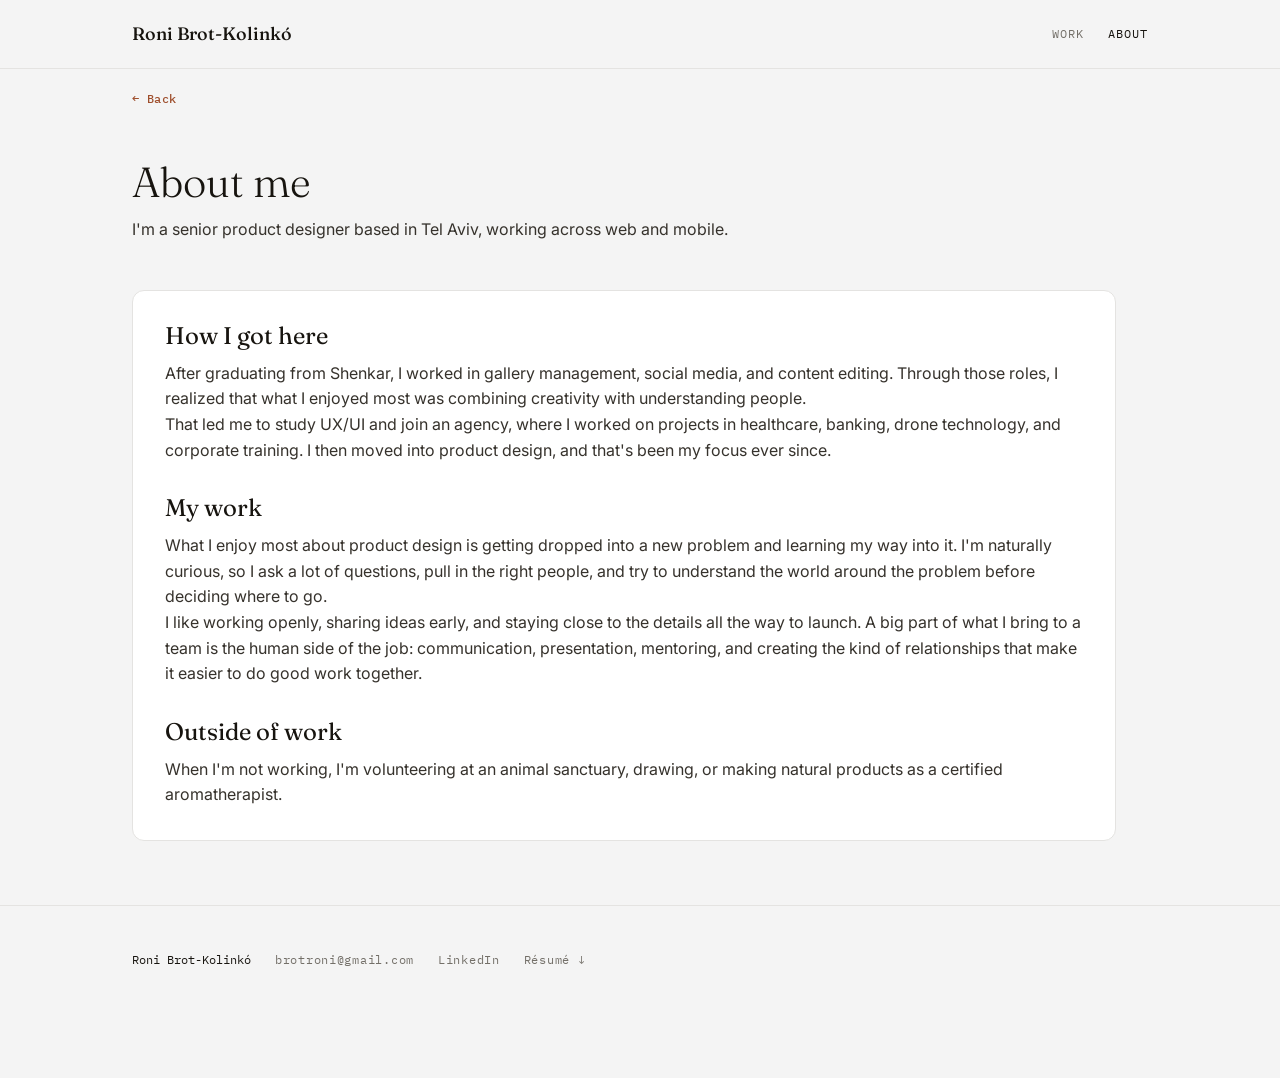
==== commit 162c3386: "Cut page weight, make the nav sticky, and fix muted contrast Page weight   The heaviest case study s" ====
--- a/about/index.html
+++ b/about/index.html
@@ -5,11 +5,27 @@
 <meta name="viewport" content="width=device-width, initial-scale=1">
 <title>About me - Roni Brot-Kolinkó</title>
 <meta name="description" content="Roni Brot-Kolinkó - a senior product designer based in Tel Aviv, working across web and mobile.">
+
+<!-- Link preview: LinkedIn, Slack, iMessage, WhatsApp, Facebook -->
+<meta property="og:type" content="website">
+<meta property="og:site_name" content="Roni Brot-Kolinkó">
+<meta property="og:url" content="https://brotroni-dev.github.io/about/">
+<meta property="og:image" content="https://brotroni-dev.github.io/assets/og-image.png">
+<meta property="og:image:width" content="1200">
+<meta property="og:image:height" content="630">
+<meta property="og:image:alt" content="Roni Brot-Kolinkó, Senior Product Designer, Tel Aviv">
+<meta name="twitter:card" content="summary_large_image">
+<meta name="twitter:image" content="https://brotroni-dev.github.io/assets/og-image.png">
+
+<!-- Browser tab and home-screen icons -->
+<link rel="icon" href="../assets/favicon-32.png" sizes="32x32" type="image/png">
+<link rel="icon" href="../assets/favicon-512.png" sizes="512x512" type="image/png">
+<link rel="apple-touch-icon" href="../assets/apple-touch-icon.png">
 <link rel="preconnect" href="https://fonts.googleapis.com">
 <link rel="preconnect" href="https://fonts.gstatic.com" crossorigin>
 <link href="https://fonts.googleapis.com/css2?family=Fraunces:opsz,wght@9..144,300;9..144,400;9..144,500;9..144,600&family=Inter:wght@400&family=IBM+Plex+Mono:wght@400;500&display=swap" rel="stylesheet">
-<link rel="stylesheet" href="../styles/tokens.css?v=127">
-<link rel="stylesheet" href="../styles/main.css?v=127">
+<link rel="stylesheet" href="../styles/tokens.css?v=136">
+<link rel="stylesheet" href="../styles/main.css?v=136">
 <style>
 /* ============================================================
    About (from Figma node 775:32851). Flat #f4f4f4 ground, one
@@ -62,6 +78,7 @@
 }
 
 </style>
+<script src="../scripts/nav.js?v=3" defer></script>
 </head>
 <body class="abx">
 
--- a/styles/tokens.css
+++ b/styles/tokens.css
@@ -9,7 +9,7 @@
   --line:      #E4E3E1;  /* hairlines, borders         */
   --title:     #17140F;  /* headings / primary (black) */
   --text:      #36322C;  /* body                       */
-  --muted:     #76726B;  /* secondary / meta           */
+  --muted:     #736F68;  /* secondary / meta           */
   --accent:    #9E4E2C;  /* antique orange - sparing accent */
 
   /* Reserved near-black moment (expressive, used sparingly) */
--- a/styles/main.css
+++ b/styles/main.css
@@ -8,7 +8,7 @@
 html { scroll-behavior: smooth; }
 body {
   margin: 0;
-  overflow-x: hidden;
+  overflow-x: clip;
   background: var(--bg);
   color: var(--text);
   font-family: var(--font-body);
@@ -58,9 +58,23 @@
 .rule { border: 0; border-top: 1px solid var(--line); margin: var(--s5) 0; }
 
 /* --- Nav -------------------------------------------------- */
-.nav { border-bottom: 1px solid var(--line); }
+/* Sticky, and it tucks out of the way on the way down so a long case study
+   keeps its full height, then comes straight back the moment you scroll up.
+   background: inherit takes whichever ground the page's body sets - white on
+   the case studies, #f4f4f4 on the homepage - so the bar is opaque without
+   hardcoding a colour per page.
+   z-index sits under the homepage's editor-note overlay (40), which is meant
+   to dim the whole viewport, this bar included. */
+.nav { position: sticky; top: 0; z-index: 30;
+  background: inherit; border-bottom: 1px solid var(--line);
+  transition: transform 260ms cubic-bezier(.4, 0, .2, 1); }
+.nav--tucked { transform: translateY(-100%); }
+
+/* Anchor targets land below the bar instead of behind it */
+[id] { scroll-margin-top: 84px; }
+@media (max-width: 640px) { [id] { scroll-margin-top: 80px; } }
 .nav__inner {
-  max-width: var(--media); margin-inline: auto; padding: 30px var(--gutter);
+  max-width: var(--media); margin-inline: auto; padding: 12px var(--gutter);
   display: flex; justify-content: space-between; align-items: center;
 }
 .nav__name { font-family: var(--font-display); font-weight: 500; color: var(--title);
@@ -482,14 +496,18 @@
 /* --- Responsive ------------------------------------------- */
 @media (max-width: 640px) {
   .media-row, .pg-pair, .approach-grid { grid-template-columns: 1fr; }
-  .nav__inner { padding: 22px var(--gutter); }
+  .nav__inner { padding: 12px var(--gutter); }
   .flow__arrow { display: none; }
   .flow__step { flex-basis: 100%; }
   .move, .move--right { flex-direction: column; align-items: stretch; }
   .move__illo { flex-basis: auto; max-width: 260px; margin-inline: auto; }
+  /* 96px of empty page under the footer links is a lot of thumb on a phone */
+  .footer { padding-bottom: var(--s7); }
 }
 @media (prefers-reduced-motion: reduce) {
   html { scroll-behavior: auto; }
+  .nav { transition: none; }
+  .nav--tucked { transform: none; }
 }
 
 /* ============================================================
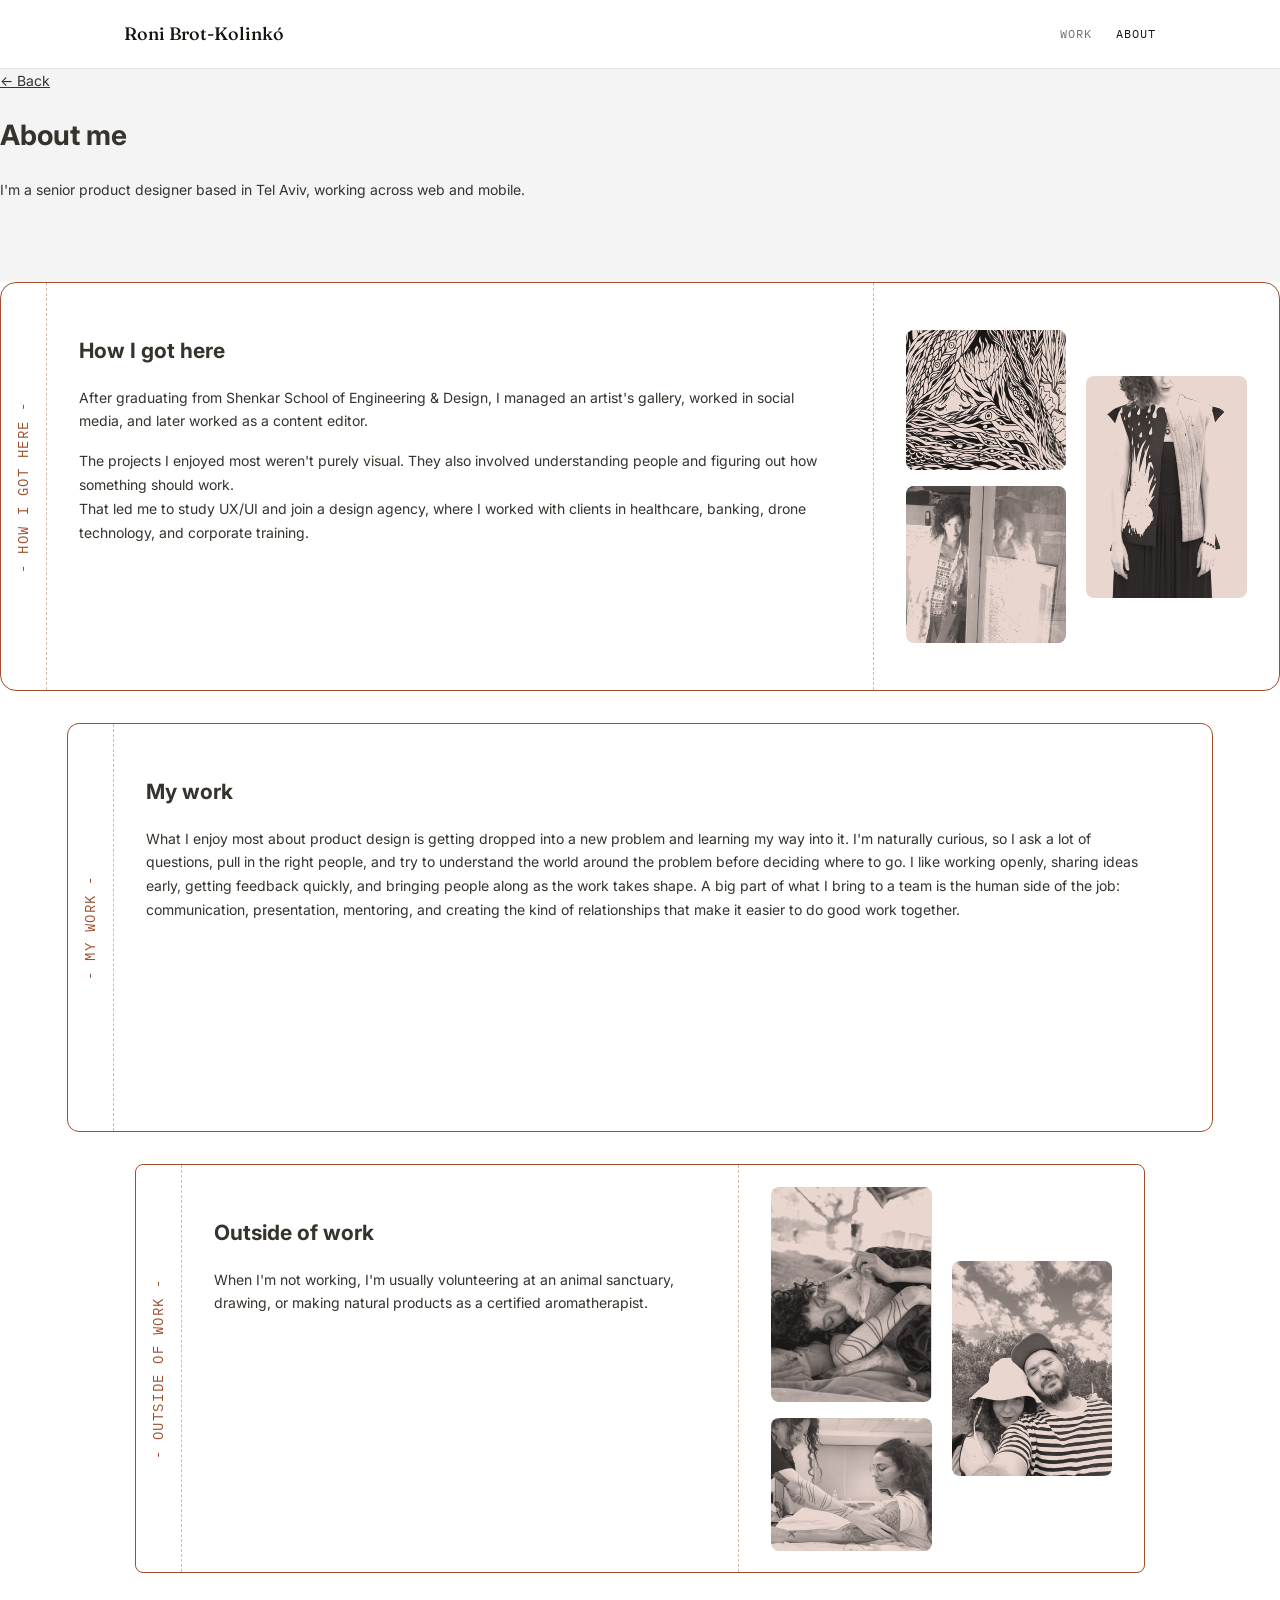
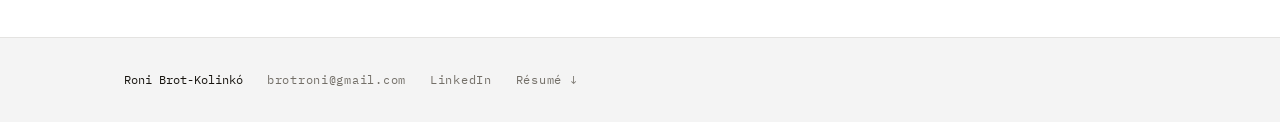
==== commit b700140d: "Rebuild the About page as a stack of cards From Figma 1141:28626, with the two covered states at 113" ====
--- a/about/index.html
+++ b/about/index.html
@@ -24,61 +24,233 @@
 <link rel="preconnect" href="https://fonts.googleapis.com">
 <link rel="preconnect" href="https://fonts.gstatic.com" crossorigin>
 <link href="https://fonts.googleapis.com/css2?family=Fraunces:opsz,wght@9..144,300;9..144,400;9..144,500;9..144,600&family=Inter:wght@400&family=IBM+Plex+Mono:wght@400;500&display=swap" rel="stylesheet">
-<link rel="stylesheet" href="../styles/tokens.css?v=136">
-<link rel="stylesheet" href="../styles/main.css?v=136">
+<link rel="stylesheet" href="../styles/tokens.css?v=138">
+<link rel="stylesheet" href="../styles/main.css?v=138">
 <style>
+:root { --edge: 64px; }   /* the one gap: lead to stack, stack to footer */
+
 /* ============================================================
-   About (from Figma node 775:32851). Flat #f4f4f4 ground, one
-   white card holding the three sections. Prefixed abx- so it
-   stays scoped to this page.
+   About - stacking cards.
+   Cards from Figma 1141:28626, covered states from 1138:28167
+   and 1141:28672.
+
+   The body, the 1016 band, the back bar, the opener, the h2/p pair
+   inside a card and the footer all come from the .abx- rules in
+   main.css, shared with the rest of the site. What is below is only
+   what the stacking itself needs.
+
+   The mechanic: the three cards are siblings in one tall column,
+   each position:sticky and parked 30px below the one before it.
+   Scrolling parks card 1, slides card 2 up over it, then card 3
+   over that, and all three stay parked. Because each card is
+   inset further than the last, the left rail of every parked card
+   stays uncovered, so you can always read where you are.
    ============================================================ */
 
-body.abx { background: #f4f4f4;
-  /* The design pins the footer to the bottom of the frame */
-  min-height: 100vh; display: flex; flex-direction: column; }
-
-/* Content locked to a 1016 column (72px sides at desktop) */
-.abx-band { padding-inline: max(var(--gutter), calc((100% - 1016px) / 2)); }
-.nav__inner { max-width: none; padding-inline: max(var(--gutter), calc((100% - 1016px) / 2)); }
-.footer__inner { max-width: none; padding-inline: max(var(--gutter), calc((100% - 1016px) / 2)); }
-
-
-/* --- Back bar --- */
-.abx-backbar { padding-block: 20px; line-height: 1.33; }
-.abx-back { font-family: var(--font-mono); font-weight: 500; font-size: 12px;
-  letter-spacing: .04em; color: var(--accent); text-decoration: none; }
-.abx-back:hover { color: var(--title); }
-
-/* --- Opener --- */
-/* The footer is pinned with margin-top: auto, which overrides the rule's
-   usual 64px top margin, so the gap above it lives here instead. */
-.abx-opener { padding-top: 32px; padding-bottom: var(--s8); }
-.abx-title { font-family: var(--font-display); font-weight: 300;
-  font-size: clamp(30px, 5vw, 42px); line-height: 1.08; color: var(--title); margin: 0; }
-.abx-lead { font-family: var(--font-body); font-size: 16px; line-height: 1.6;
-  color: var(--text); max-width: 920px; margin: 12px 0 0; }
-
-/* --- The card. Its text column is 920 (the same measure as the lead above),
-   so the card itself hugs at 920 + 32px padding either side. --- */
-.abx-card { margin-top: 47px; max-width: 984px; background: #fff;
-  border: 1px solid var(--line); border-radius: 12px; padding: 32px;
-  display: flex; flex-direction: column; gap: 32px; }
-.abx-sec h2 { font-family: var(--font-display); font-weight: 400; font-size: 24px;
-  line-height: 1.08; color: var(--title); margin: 0 0 12px; }
-.abx-sec p { font-family: var(--font-body); font-size: 16px; line-height: 1.6;
-  color: var(--text); margin: 0; }
-
-
-.abx-footwrap { margin-top: auto; }
-
-/* ---------- Responsive ---------- */
-@media (max-width: 700px) {
-  .abx-card { margin-top: 32px; padding: 24px; }
-  .abx-sec h2 { font-size: 21px; }
+/* --- Sticky head ------------------------------------------ */
+/* The back link, the title and the lead stay put while the cards travel
+   under them, so you never lose the page you are on. It needs an opaque
+   ground of its own, otherwise the cards would show through.
+   The nav's usual tuck-on-scroll is switched off here: with a second bar
+   parked under it, tucking would leave a hole where the nav had been. */
+/* One number for the air around the stack: below the lead, and under the last
+   card before the footer's rule. The head's padding IS the top gap, so the
+   card parks flush against the head rather than 32px below it - otherwise the
+   two would add up and the top would read twice as open as the bottom. */
+.abd-head { position: sticky; top: 69px; z-index: 20; background: #f4f4f4;
+  padding-bottom: var(--edge); }
+body.abx .nav--tucked { transform: none; }
+
+/* --- Footer, the last thing up ----------------------------- */
+/* It keeps the ordinary end-of-page footer it has everywhere else, padding
+   and all. It is only lifted above the cards (25 against their 10-12) and
+   pulled up by the stack's trailing gap, so that once the last card has
+   parked the footer is what climbs the screen, over the parked stack, and
+   the page ends when it lands. */
+body.abd-stacking .footer { position: relative; z-index: 25; background: #f4f4f4;
+  /* the 32px spacer at the end of the stack is the separation now; the 64 it
+     inherits would only add scroll that squeezes the parked cards */
+  margin-top: 0;
+  /* The 96px under the links is there so a footer can sit at the end of a long
+     page with air beneath it. This one comes to rest against the bottom of the
+     window instead, so that air is just a tall empty bar. It gets the same 32
+     above and below the links as the cards get from the head and the footer,
+     so every gap on the page is the same one. */
+  padding-bottom: var(--s6); }
+/* main.css gives every footer link 12px of padding-block, which is a touch
+   target for a thumb. This footer only exists on a wide window with a mouse,
+   and those 24px of height come straight out of the cards, so they go. The
+   footer gets shorter and the card gets the room back. */
+body.abd-stacking .footer a { padding-block: 0; }
+
+/* --- The stack -------------------------------------------- */
+/* --park is where card 1 comes to rest, clear of the 69px nav.
+   --step is how far each following card parks below the last, and it is
+   the only number deciding how much rail stays readable.
+   --dwell is how long a parked card holds the screen on its own before
+   the next one arrives, which is what makes each card properly visible. */
+.abd-stack {
+  /* set from the measured head height by the script, this is just a floor */
+  --park: 104px;
+  --step: 30px;
+  /* The Figma sets the cards 32 apart, and that is what you see before any
+     scrolling. It does not shorten the run between one card parking and the
+     next arriving - that distance is the card's own height plus this. */
+  --dwell: 32px;
+  /* No margin here. The head's padding-bottom is already the gap, and 40px on
+     top of it meant card one started 40 below its parking place and slid up to
+     meet it - a jump before you had scrolled anywhere. It starts parked. */
 }
 
+/* --card-h is measured by the script: the height that lets the last card sit
+   fully between the head and the footer. Every card takes it, so none of them
+   is ever cut off by the bottom of the window. */
+.abd-card {
+  /* Sticky only once the script has confirmed the window can hold the stack.
+     Left pinned without a height it piles up instead of falling back. */
+  position: static;
+  z-index: calc(10 + var(--i));
+  background: #fff;
+  border: 1px solid var(--accent);
+  /* 16 / 12 / 8 outwards to inwards. Not the concentric rule - at a 53px inset
+     that would need 118 on the outer card - but the same idea read small: each
+     card sitting inside the last is rounded a little tighter. */
+  border-radius: calc(16px - var(--i) * 4px);
+  display: flex;
+  align-items: stretch;
+  gap: 32px;
+  padding-right: 32px;
+  overflow: hidden;          /* keeps the veil inside the rounded corner */
+}
+/* The room between cards is a real element, not a margin. A margin belongs to
+   the sticky box's own margin box and shortens the range it may travel, which
+   let the first two cards come unstuck long before the third had parked. */
+.abd-gap { height: var(--dwell); }
+/* The trailing room is what keeps the three parked while the footer travels
+   over them. The footer is pulled back up by exactly this much, so the room
+   is scrolling distance rather than empty page. */
+.abd-gap--end { height: var(--end-gap, 0px); }
+
+body.abd-stacking .abd-card {
+  position: sticky;
+  height: var(--card-h, auto);
+  top: calc(var(--park) + var(--i) * var(--step));
+}
+
+
+/* Figma insets the first card by 32 inside the 1016 column and steps the
+   next two in by 53 each. Pulling the first one flush with the page column
+   and keeping that 53 step gives 0 / 53 / 107, held as ratios so the nesting
+   survives any width. */
+.abd-card--1 { --i: 0; margin-inline: 0; }
+.abd-card--2 { --i: 1; margin-inline: 5.22%; }
+.abd-card--3 { --i: 2; margin-inline: 10.53%; }
+
+/* --- Rail ------------------------------------------------- */
+/* Above the veil, so a parked card still says what it is. Once a card is
+   covered the rail is ALL that is left of it, so it carries the card's own
+   title rather than a stage name - three parked cards then read as their three
+   titles down the left edge. The treatment is the Figma's: mono, uppercase,
+   tracked, in the accent, dashes either side. */
+.abd-rail { position: relative; z-index: 2; flex: none; width: 46px;
+  border-right: 1px dashed rgba(158, 78, 44, .4);
+  display: flex; align-items: center; justify-content: center; }
+.abd-rail span { writing-mode: vertical-rl; transform: rotate(180deg);
+  font-family: var(--font-mono); font-weight: 400; font-size: 14px;
+  line-height: 1.22; letter-spacing: 1.54px; text-transform: uppercase;
+  color: var(--accent); white-space: nowrap; }
+
+/* --- Copy ------------------------------------------------- */
+/* .abx-sec already sets the h2 and p; this only handles the column */
+.abd-body { flex: 1 1 0; min-width: 0; padding-block: 32px; align-self: flex-start; }
+.abd-body p + p { margin-top: 12px; }
+.abd-card--2 .abd-body { padding-right: 32px; }
+
+/* --- Photographs ------------------------------------------ */
+/* Two columns beside the copy, the taller one centred against them, exactly
+   as the Figma frame has it. The sizes are the frame's own: this is as large
+   as they go before the third card, which is only 738 wide, runs out of room
+   for a readable measure. */
+.abd-shots { flex: none; display: flex; align-items: center; gap: 20px;
+  padding-left: 32px; padding-block: 20px;
+  border-left: 1px dashed rgba(158, 78, 44, .4); }
+/* Figma has 34 here. With 64px of air above and below the stack, a 900px
+   window leaves the card 416 and the content wants 422. The difference comes
+   out of the spacing inside the photograph cluster rather than out of the air
+   you asked for or the photographs themselves - it is the one measure here
+   nobody will count. */
+.abd-shots__col { display: flex; flex-direction: column; gap: 16px; }
+/* The photographs go to plain black and white, and the warmth is a wash of the
+   site's own accent laid over them - so the orange in them is literally the
+   orange everywhere else, and its strength is one number.
+   The three values are solved against Figma's own render of the same files:
+   five sampled colours, about 7/255 per channel.
+   isolation keeps the multiply talking to the photograph and nothing else. */
+.abd-shot { position: relative; display: block; isolation: isolate;
+  border-radius: 8px; overflow: hidden; line-height: 0; }
+.abd-shot img { display: block;
+  filter: grayscale(1) contrast(.85) brightness(1.35); }
+.abd-shot::after { content: ""; position: absolute; inset: 0;
+  background: var(--accent); opacity: .23; mix-blend-mode: multiply;
+  pointer-events: none; }
+
+/* --- The veil --------------------------------------------- */
+/* The same overlay the home page uses over its editor's notes:
+   rgba(158, 78, 44, .35), the accent itself at low alpha rather than a colour
+   mixed beforehand. One rung of alpha per card further back, so the stack
+   reads as planes at different depths instead of two flat plates.
+   --cover is written by the script: 0 while this is the card you are reading,
+   1 once the next card has slid fully over it. */
+.abd-veil { position: absolute; inset: 0; z-index: 1; pointer-events: none;
+  --veil-base: .25;      /* the home page's .35, lightened a rung */
+  --veil-step: .1;       /* one rung deeper for each card behind it */
+  background: rgba(158, 78, 44, calc(var(--veil-base) + (1 - var(--i)) * var(--veil-step)));
+  opacity: var(--cover, 0); }
+
+/* --- Narrow screens --------------------------------------- */
+/* A card is around 420px tall on a wide window, and taller again once the copy
+   and the photographs stack, which is most of a phone screen on its own.
+   Parking three of those would leave nothing to read, so below this width the
+   cards simply follow one another and everything the stacking needed switches
+   off. body.abd-stacking is never set here either, so the footer keeps the
+   ordinary end-of-page treatment it has on every other page. */
+@media (max-width: 1000px) {
+  :root { --edge: 40px; }              /* less air to give away on a phone */
+
+  .abd-head { position: static; }      /* its padding-bottom is still the gap */
+  .abd-gap { height: 20px; }
+  .abd-gap--end { display: none; }
+  .abd-veil { display: none; }
+
+  /* one plain card after another: no nesting, so one radius for all three */
+  .abd-card { position: static; height: auto; margin-inline: 0;
+    flex-direction: column; gap: 0; padding-right: 0; border-radius: 12px; }
+
+  /* the rail turns into a heading strip across the top of the card */
+  .abd-rail { width: auto; height: auto; padding: 14px 20px;
+    justify-content: flex-start;
+    border-right: 0; border-bottom: 1px dashed rgba(158, 78, 44, .4); }
+  .abd-rail span { writing-mode: horizontal-tb; transform: none;
+    font-size: 12px; letter-spacing: 1.2px; }
+
+  .abd-body { padding: 24px 20px; align-self: auto; }
+  .abd-card--2 .abd-body { padding-right: 20px; }
+
+  .abd-shots { border-left: 0; border-top: 1px dashed rgba(158, 78, 44, .4);
+    padding: 20px; gap: 12px; justify-content: center; align-items: flex-start; }
+  .abd-shots__col { gap: 12px; }
+}
+
+/* Three photographs at their desktop size need 333px of a 375px screen once
+   the card's padding is off it. Scaling them here keeps the cluster off both
+   edges instead of pressing against them. */
+@media (max-width: 560px) {
+  .abd-shots { padding: 16px; gap: 10px; }
+  .abd-shots__col { gap: 10px; }
+  .abd-shot img { width: 132px; height: auto; }
+}
+
 </style>
-<script src="../scripts/nav.js?v=3" defer></script>
 </head>
 <body class="abx">
 
@@ -93,66 +265,184 @@
   </div>
 </nav>
 
-<!-- Back -->
-<div class="abx-band abx-backbar">
-  <a class="abx-back" href="../index.html" data-back>&larr; Back</a>
-</div>
-
-<!-- Opener -->
-<main class="abx-band abx-opener">
-  <h1 class="abx-title">About me</h1>
-  <p class="abx-lead">I'm a senior product designer based in Tel Aviv, working across web and mobile.</p>
-
-  <div class="abx-card">
-    <section class="abx-sec">
-      <h2>How I got here</h2>
-      <p>After graduating from Shenkar, I worked in gallery management, social media, and content editing. Through those roles, I realized that what I enjoyed most was combining creativity with understanding people.</p>
-      <p>That led me to study UX/UI and join an agency, where I worked on projects in healthcare, banking, drone technology, and corporate training. I then moved into product design, and that's been my focus ever since.</p>
+<main>
+  <!-- Back + opener, parked under the nav -->
+  <div class="abd-head">
+    <div class="abx-band abx-backbar">
+      <a class="abx-back" href="../index.html" data-back>&larr; Back</a>
+    </div>
+    <div class="abx-band">
+      <h1 class="abx-title">About me</h1>
+      <p class="abx-lead">I'm a senior product designer based in Tel Aviv, working across web and mobile.</p>
+    </div>
+  </div>
+
+  <div class="abx-band abd-stack">
+
+    <!-- 01 -->
+    <section class="abd-card abd-card--1">
+      <div class="abd-rail"><span>- How I got here -</span></div>
+      <div class="abx-sec abd-body">
+        <h2>How I got here</h2>
+        <p>After graduating from Shenkar School of Engineering &amp; Design, I managed an artist's gallery, worked in social media, and later worked as a content editor.</p>
+        <p>The projects I enjoyed most weren't purely visual. They also involved understanding people and figuring out how something should work.<br>That led me to study UX/UI and join a design agency, where I worked with clients in healthcare, banking, drone technology, and corporate training.</p>
+      </div>
+      <div class="abd-shots">
+        <div class="abd-shots__col">
+          <span class="abd-shot"><img src="../media/about/art.webp" alt="An ink drawing, dense black linework filling the sheet" width="160" height="140"></span>
+          <span class="abd-shot"><img src="../media/about/gallery.webp" alt="Two people talking in front of framed work at a gallery" width="160" height="157"></span>
+        </div>
+        <span class="abd-shot"><img src="../media/about/garment.webp" alt="A printed garment shown on a stand" width="161" height="222"></span>
+      </div>
+      <div class="abd-veil" aria-hidden="true"></div>
     </section>
-
-    <section class="abx-sec">
-      <h2>My work</h2>
-      <p>What I enjoy most about product design is getting dropped into a new problem and learning my way into it. I'm naturally curious, so I ask a lot of questions, pull in the right people, and try to understand the world around the problem before deciding where to go.</p>
-      <p>I like working openly, sharing ideas early, and staying close to the details all the way to launch. A big part of what I bring to a team is the human side of the job: communication, presentation, mentoring, and creating the kind of relationships that make it easier to do good work together.</p>
+    <div class="abd-gap"></div>
+
+    <!-- 02 -->
+    <section class="abd-card abd-card--2">
+      <div class="abd-rail"><span>- My work -</span></div>
+      <div class="abx-sec abd-body">
+        <h2>My work</h2>
+        <p>What I enjoy most about product design is getting dropped into a new problem and learning my way into it. I'm naturally curious, so I ask a lot of questions, pull in the right people, and try to understand the world around the problem before deciding where to go. I like working openly, sharing ideas early, getting feedback quickly, and bringing people along as the work takes shape. A big part of what I bring to a team is the human side of the job: communication, presentation, mentoring, and creating the kind of relationships that make it easier to do good work together.</p>
+      </div>
+      <div class="abd-veil" aria-hidden="true"></div>
     </section>
-
-    <section class="abx-sec">
-      <h2>Outside of work</h2>
-      <p>When I'm not working, I'm volunteering at an animal sanctuary, drawing, or making natural products as a certified aromatherapist.</p>
+    <div class="abd-gap"></div>
+
+    <!-- 03 -->
+    <section class="abd-card abd-card--3">
+      <div class="abd-rail"><span>- Outside of work -</span></div>
+      <div class="abx-sec abd-body">
+        <h2>Outside of work</h2>
+        <p>When I'm not working, I'm usually volunteering at an animal sanctuary, drawing, or making natural products as a certified aromatherapist.</p>
+      </div>
+      <div class="abd-shots">
+        <div class="abd-shots__col">
+          <span class="abd-shot"><img src="../media/about/sanctuary.webp" alt="Lying down nose to nose with a dog" width="160" height="215"></span>
+          <span class="abd-shot"><img src="../media/about/studio.webp" alt="Two people working together at a desk" width="161" height="133"></span>
+        </div>
+        <span class="abd-shot"><img src="../media/about/outdoors.webp" alt="Two people outdoors under an open sky" width="160" height="215"></span>
+      </div>
+      <div class="abd-veil" aria-hidden="true"></div>
     </section>
+    <div class="abd-gap abd-gap--end"></div>
+
   </div>
-</main>
+
+  </main>
 
 <!-- Footer -->
-<footer class="footer abx-footwrap">
+<footer class="footer abd-foot">
   <div class="footer__inner">
     <span class="footer__name">Roni Brot-Kolinkó</span>
     <a href="mailto:brotroni@gmail.com">brotroni@gmail.com</a>
     <a href="https://www.linkedin.com/in/roni-brot-kolink%C3%B3/" target="_blank" rel="noopener">LinkedIn</a>
-    <a href="../assets/Roni-Brot-Kolinko-CV.pdf" download>Résumé ↓</a>
+    <a href="../assets/Roni-Brot-Kolinko-CV.pdf" download>Résumé &darr;</a>
   </div>
 </footer>
 
 <script>
-/* The Back link behaves like the browser's own Back button, so arriving here
-   from a case study returns you to that case study rather than to the home
-   page. The href stays as the fallback for a direct visit, a new tab, or a
-   visitor coming from outside the site. */
+/* Three jobs, all off one measure-then-write pass so scrolling never waits
+   on layout:
+   1. park   - where card 1 rests, which follows the head's real height
+   2. equal  - one height for all three, taken from the tallest
+   3. veil   - how far the next card has covered this one
+*/
 (function () {
-  var back = document.querySelector('[data-back]');
-  if (!back) return;
-  var internal = false;
-  try {
-    internal = !!document.referrer &&
-               new URL(document.referrer).origin === location.origin;
-  } catch (e) {}
-  if (!internal || history.length < 2) return;
-  back.addEventListener('click', function (e) {
-    /* leave modifier-clicks alone so "open in new tab" still works */
-    if (e.button !== 0 || e.metaKey || e.ctrlKey || e.shiftKey || e.altKey) return;
-    e.preventDefault();
-    history.back();
-  });
+  var stack = document.querySelector('.abd-stack');
+  var head  = document.querySelector('.abd-head');
+  var nav   = document.querySelector('.nav');
+  if (!stack) return;
+  var cards = [].slice.call(stack.querySelectorAll('.abd-card'));
+  if (cards.length < 2) return;
+
+  var stacking = window.matchMedia('(min-width: 1001px)');
+  var queued = false;
+
+  /* Where card 1 comes to rest has to follow the head, which changes height
+     with the window: the title is a clamp() and the lead can wrap. */
+  function setPark() {
+    if (!head || !stacking.matches) { stack.style.removeProperty('--park'); return; }
+    var h = head.getBoundingClientRect().height +
+            (nav ? nav.getBoundingClientRect().height : 0);
+    /* flush with the head: its own padding-bottom is the gap you see */
+    stack.style.setProperty('--park', Math.round(h) + 'px');
+  }
+
+  /* One height for all three, and that height is whatever fits between the
+     parked head and the pinned footer. Sizing to the window rather than to the
+     copy is what stops the last card being clipped, and it is also what makes
+     the page end exactly when that card parks. If what fits is less than the
+     copy needs, stacking is off and the cards simply follow one another. */
+  var MIN_CARD = 330;
+  function equalise() {
+    var footer = document.querySelector('.footer');
+    cards.forEach(function (c) { c.style.height = ''; });
+    stack.style.removeProperty('--card-h');
+    document.documentElement.style.removeProperty('--end-gap');
+    document.body.classList.remove('abd-stacking');
+    if (!stacking.matches) return;
+
+    var park = parseFloat(getComputedStyle(stack).getPropertyValue('--park')) || 104;
+    var step = parseFloat(getComputedStyle(stack).getPropertyValue('--step')) || 30;
+    var natural = cards.reduce(function (m, c) { return Math.max(m, c.offsetHeight); }, 0);
+
+    document.body.classList.add('abd-stacking');
+    var footH = footer ? footer.getBoundingClientRect().height : 0;
+    /* The footer is no longer parked at the bottom, so the whole window below
+       the last card's resting place is the card's to use. */
+    /* At rest the last card must clear the footer by the same 32 the first one
+       clears the head by, so the stack never runs under either of them. */
+    var edge = parseFloat(getComputedStyle(document.documentElement).getPropertyValue('--edge')) || 32;
+    var room = window.innerHeight - footH - edge - park - step * (cards.length - 1);
+
+    if (room < Math.max(MIN_CARD, natural)) {        /* not enough window: no stacking */
+      document.body.classList.remove('abd-stacking');
+      return;
+    }
+    stack.style.setProperty('--card-h', Math.round(room) + 'px');
+    /* How far the footer climbs, and equally how much trailing room the stack
+       needs so the cards are still parked when it lands. Solve for "card 1 has
+       not reached its container floor at maximum scroll" and you get exactly
+       this: footer + park + card - window. Too little and the three come
+       unstuck and slide up as one, which is the state to avoid. */
+    /* Solving "the last card can still reach its park at maximum scroll" with
+       the footer in ordinary flow gives exactly the bottom clearance. Which is
+       tidy: the room under the stack is the same 32 you see under the last
+       card when everything has come to rest. */
+    document.documentElement.style.setProperty('--end-gap', edge + 'px');
+  }
+
+  /* Driven by how far the NEXT card has covered this one, not by raw scroll
+     position, so it stays right at any viewport height. */
+  function update() {
+    queued = false;
+    if (!stacking.matches) {
+      cards.forEach(function (c) { c.style.setProperty('--cover', 0); });
+      return;
+    }
+    var step = parseFloat(getComputedStyle(stack).getPropertyValue('--step')) || 30;
+    for (var i = 0; i < cards.length; i++) {
+      var next = cards[i + 1];
+      if (!next) { cards[i].style.setProperty('--cover', 0); continue; }
+      var a = cards[i].getBoundingClientRect();
+      var b = next.getBoundingClientRect();
+      var span = a.height - step;
+      var cover = span > 0 ? (a.bottom - b.top) / span : 0;
+      cards[i].style.setProperty('--cover', Math.max(0, Math.min(1, cover)).toFixed(3));
+    }
+  }
+
+  function relayout() { setPark(); equalise(); update(); }
+
+  addEventListener('scroll', function () {
+    if (!queued) { queued = true; requestAnimationFrame(update); }
+  }, { passive: true });
+  addEventListener('resize', relayout, { passive: true });
+
+  relayout();
+  /* the webfonts land after first paint and change how the copy wraps */
+  if (document.fonts && document.fonts.ready) document.fonts.ready.then(relayout);
 })();
 </script>
 
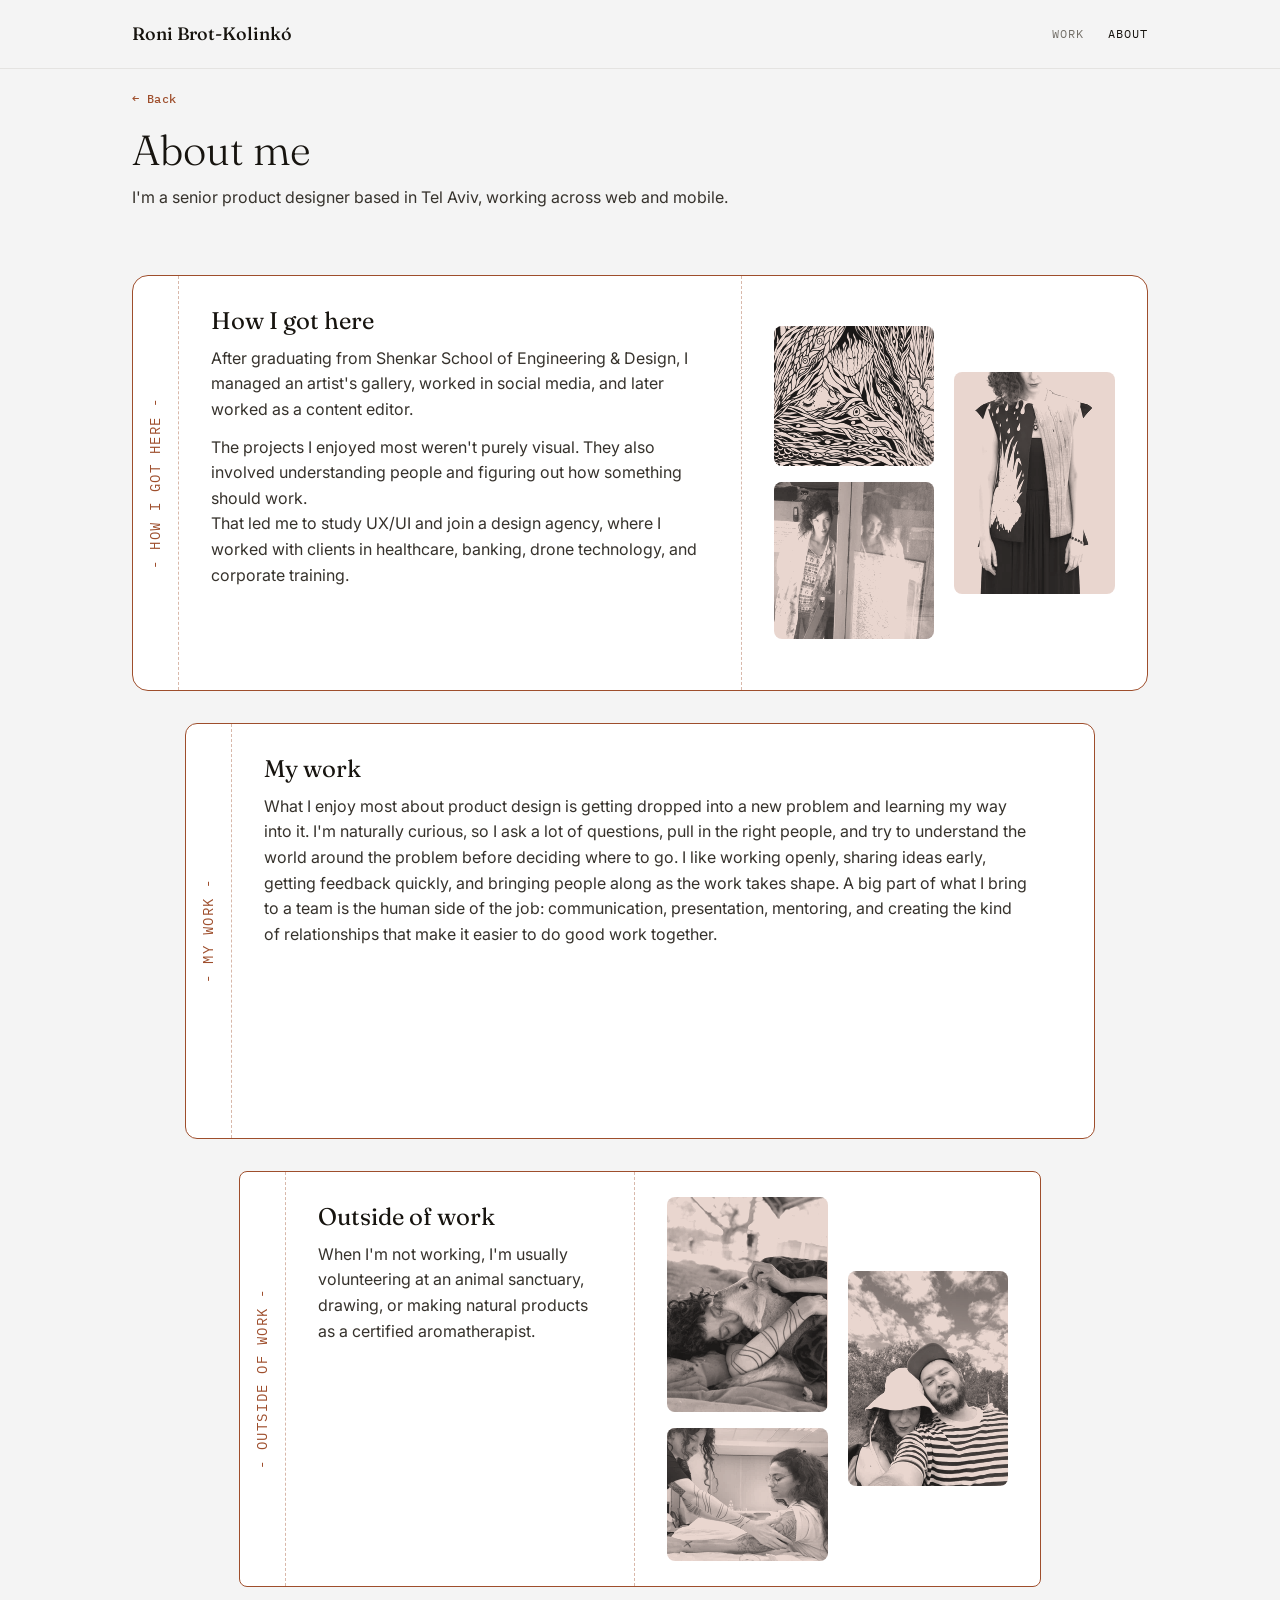
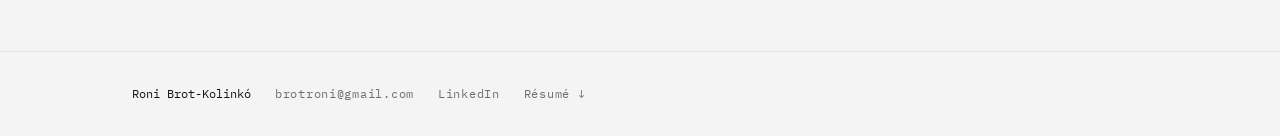
==== commit b6b6be6e: "Rewrite the closing line on the homepage "design, products, or an unnecessarily specific opinion" wa" ====
--- a/about/index.html
+++ b/about/index.html
@@ -24,8 +24,8 @@
 <link rel="preconnect" href="https://fonts.googleapis.com">
 <link rel="preconnect" href="https://fonts.gstatic.com" crossorigin>
 <link href="https://fonts.googleapis.com/css2?family=Fraunces:opsz,wght@9..144,300;9..144,400;9..144,500;9..144,600&family=Inter:wght@400&family=IBM+Plex+Mono:wght@400;500&display=swap" rel="stylesheet">
-<link rel="stylesheet" href="../styles/tokens.css?v=138">
-<link rel="stylesheet" href="../styles/main.css?v=138">
+<link rel="stylesheet" href="../styles/tokens.css?v=139">
+<link rel="stylesheet" href="../styles/main.css?v=139">
 <style>
 :root { --edge: 64px; }   /* the one gap: lead to stack, stack to footer */
 
--- a/styles/main.css
+++ b/styles/main.css
@@ -93,6 +93,41 @@
   .nav__links { gap: 12px; }
   .nav__links a { font-size: 11px; letter-spacing: .05em; }
 }
+
+/* --- About-page furniture ---------------------------------
+   The chrome the About page shares with the rest of the site: the ground, the
+   1016 band, the back bar, the opener and the h2/p pair inside a card. It
+   lived inline in that page until a second copy was needed; keeping one
+   version here is what stops the two drifting apart. */
+body.abx { background: #f4f4f4;
+  /* The design pins the footer to the bottom of the frame */
+  min-height: 100vh; display: flex; flex-direction: column; }
+
+/* Content locked to a 1016 column (72px sides at desktop) */
+.abx-band { padding-inline: max(var(--gutter), calc((100% - 1016px) / 2)); }
+body.abx .nav__inner,
+body.abx .footer__inner { max-width: none;
+  padding-inline: max(var(--gutter), calc((100% - 1016px) / 2)); }
+
+.abx-backbar { padding-block: 20px; line-height: 1.33; }
+.abx-back { font-family: var(--font-mono); font-weight: 500; font-size: 12px;
+  letter-spacing: .04em; color: var(--accent); text-decoration: none; }
+.abx-back:hover, .abx-back:focus-visible { color: var(--title); }
+
+/* The footer is pinned with margin-top: auto, which overrides the rule's
+   usual 64px top margin, so the gap above it lives here instead. */
+.abx-opener { padding-top: 32px; padding-bottom: var(--s8); }
+.abx-title { font-family: var(--font-display); font-weight: 300;
+  font-size: clamp(30px, 5vw, 42px); line-height: 1.08; color: var(--title); margin: 0; }
+.abx-lead { font-family: var(--font-body); font-size: 16px; line-height: 1.6;
+  color: var(--text); max-width: 920px; margin: 12px 0 0; }
+
+.abx-sec h2 { font-family: var(--font-display); font-weight: 400; font-size: 24px;
+  line-height: 1.08; color: var(--title); margin: 0 0 12px; }
+.abx-sec p { font-family: var(--font-body); font-size: 16px; line-height: 1.6;
+  color: var(--text); margin: 0; }
+
+.abx-footwrap { margin-top: auto; }
 
 /* --- Overview bar ----------------------------------------- */
 .overview { display: flex; flex-wrap: wrap; gap: var(--s2) var(--s5); }
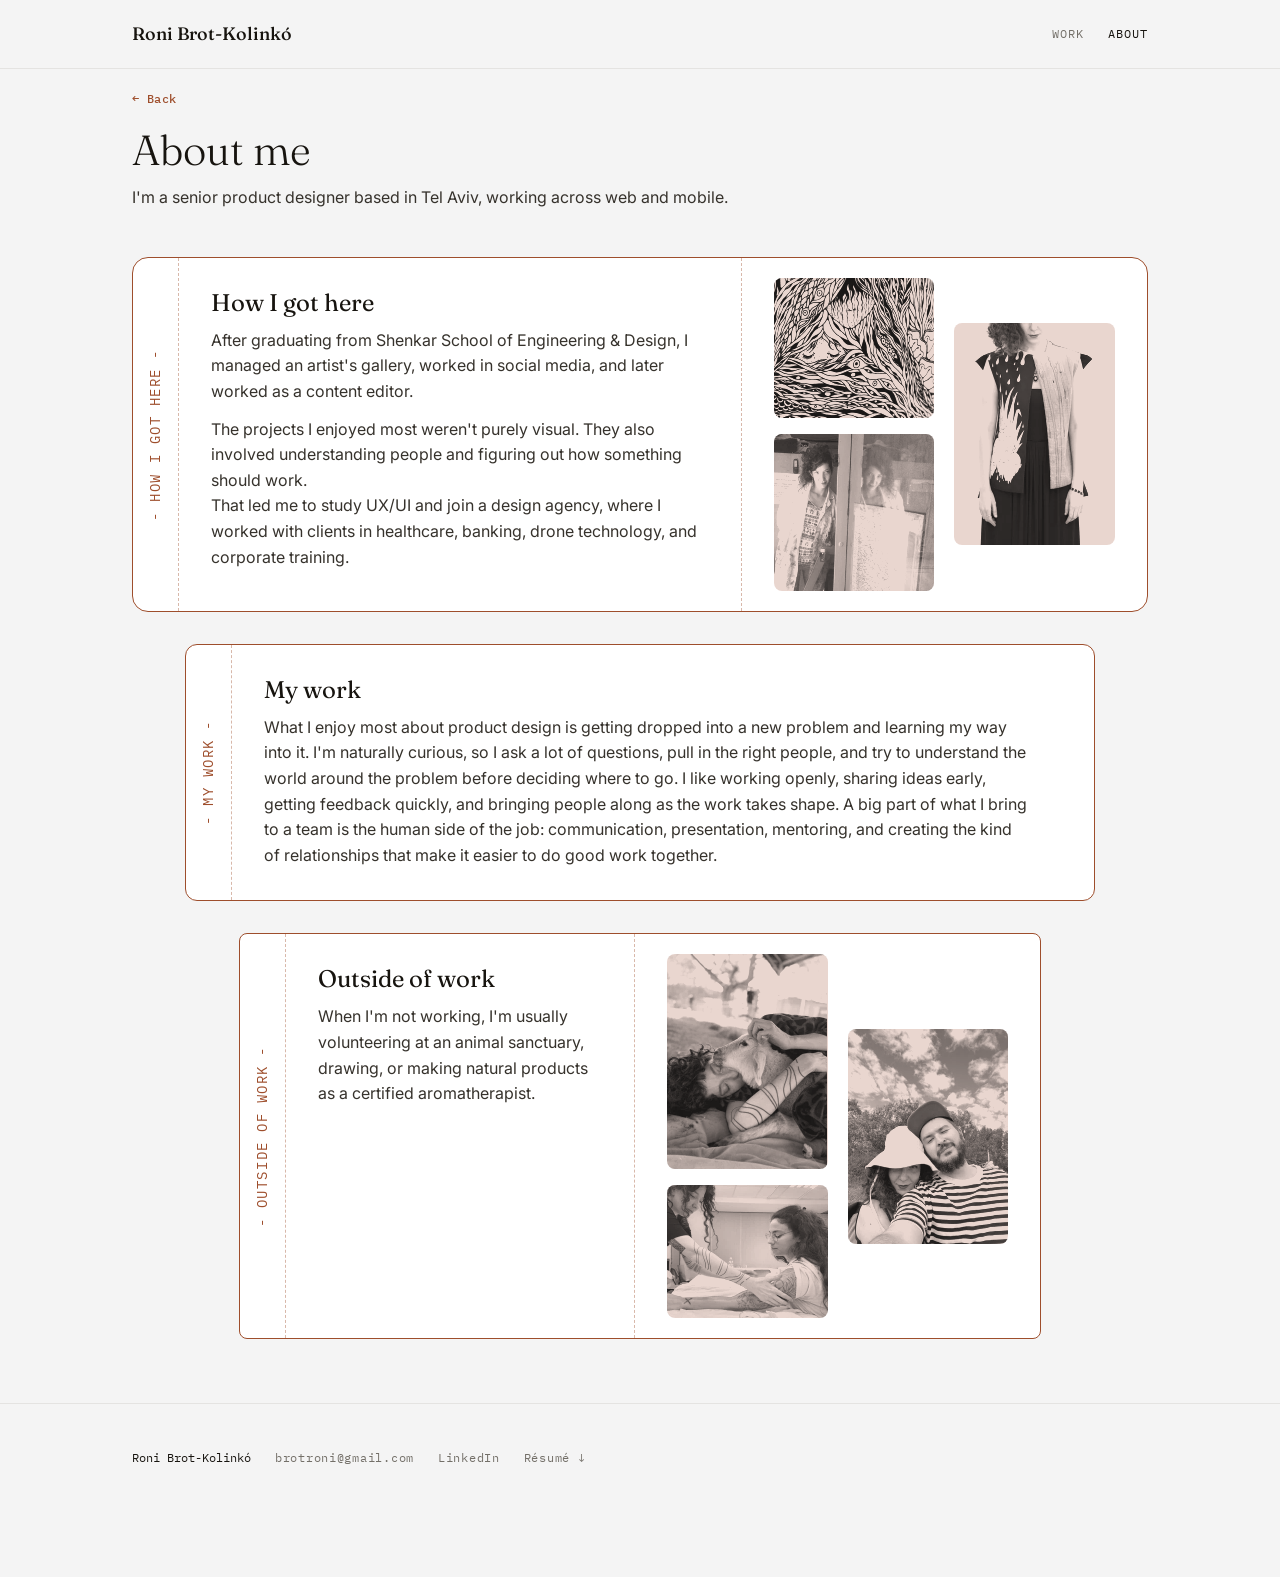
==== commit e73829b8: "Tilt the covered cards, and keep the stack on shorter windows Tilt   A card turns a degree or two on" ====
--- a/about/index.html
+++ b/about/index.html
@@ -27,7 +27,14 @@
 <link rel="stylesheet" href="../styles/tokens.css?v=139">
 <link rel="stylesheet" href="../styles/main.css?v=139">
 <style>
-:root { --edge: 64px; }   /* the one gap: lead to stack, stack to footer */
+:root {
+  --edge: 64px;   /* the one gap: lead to stack, stack to footer */
+  /* Turning a card lifts one of its top corners above its own box: half the
+     widest card times the sine of the largest tilt, 508 x sin(1.7deg) = 15px.
+     That much of the gap is kept clear of the head's background, so a tilted
+     corner has somewhere to rise into instead of being swallowed by it. */
+  --lift: 18px;
+}
 
 /* ============================================================
    About - stacking cards.
@@ -58,7 +65,9 @@
    card parks flush against the head rather than 32px below it - otherwise the
    two would add up and the top would read twice as open as the bottom. */
 .abd-head { position: sticky; top: 69px; z-index: 20; background: #f4f4f4;
-  padding-bottom: var(--edge); }
+  /* the head stops short by --lift; the cards park that much lower, so the
+     gap you see is still --edge but the top of it belongs to the page */
+  padding-bottom: calc(var(--edge) - var(--lift)); }
 body.abx .nav--tucked { transform: none; }
 
 /* --- Footer, the last thing up ----------------------------- */
@@ -92,7 +101,11 @@
 .abd-stack {
   /* set from the measured head height by the script, this is just a floor */
   --park: 104px;
-  --step: 30px;
+  /* 30 was right while every card sat square. A turned card lifts a top
+     corner by --lift, and next to that corner the gap to the card below was
+     closing to about 15. The step carries the lift now, so the space reads the
+     same all the way across rather than pinching at one end. */
+  --step: 44px;
   /* The Figma sets the cards 32 apart, and that is what you see before any
      scrolling. It does not shorten the run between one card parking and the
      next arriving - that distance is the card's own height plus this. */
@@ -135,7 +148,17 @@
   position: sticky;
   height: var(--card-h, auto);
   top: calc(var(--park) + var(--i) * var(--step));
-}
+  /* A card only tilts once something is lying on top of it. --cover is already
+     0 while the card is the one you are reading and 1 once the next has slid
+     fully over it, so multiplying the angle by it means the turn arrives
+     exactly as the card is covered, and an uncovered card is always square.
+     The last card has nothing above it and so never turns. */
+  transform: rotate(calc(var(--cover, 0) * var(--tilt, 0deg)));
+}
+/* Different angles, opposite directions and not round numbers, so the stack
+   looks like cards left on a table rather than a deck squared off by hand. */
+.abd-card--1 { --tilt: -1.7deg; }
+.abd-card--2 { --tilt:  1.1deg; }
 
 
 /* Figma insets the first card by 32 inside the 1016 column and steps the
@@ -207,6 +230,20 @@
   background: rgba(158, 78, 44, calc(var(--veil-base) + (1 - var(--i)) * var(--veil-step)));
   opacity: var(--cover, 0); }
 
+/* --- Short windows ----------------------------------------
+   The card is sized from the window, so a shorter window means a shorter card,
+   and at some point the photographs no longer fit inside one. Rather than lose
+   the whole interaction at that point, the photographs give up a little size
+   first - a 13" laptop with a bookmarks bar sits right on this line, and the
+   difference between stacking and not was sixteen pixels. */
+@media (min-width: 1001px) and (max-height: 899px) {
+  .abd-shot img { width: 138px; height: auto; }
+}
+@media (min-width: 1001px) and (max-height: 799px) {
+  .abd-shot img { width: 116px; height: auto; }
+  .abd-shots { padding-left: 24px; gap: 14px; }
+}
+
 /* --- Narrow screens --------------------------------------- */
 /* A card is around 420px tall on a wide window, and taller again once the copy
    and the photographs stack, which is most of a phone screen on its own.
@@ -365,8 +402,10 @@
     if (!head || !stacking.matches) { stack.style.removeProperty('--park'); return; }
     var h = head.getBoundingClientRect().height +
             (nav ? nav.getBoundingClientRect().height : 0);
-    /* flush with the head: its own padding-bottom is the gap you see */
-    stack.style.setProperty('--park', Math.round(h) + 'px');
+    /* --lift below the head, not flush with it, so a tilted card's corner
+       clears the head's background rather than disappearing under it */
+    var lift = parseFloat(getComputedStyle(document.documentElement).getPropertyValue('--lift')) || 0;
+    stack.style.setProperty('--park', Math.round(h + lift) + 'px');
   }
 
   /* One height for all three, and that height is whatever fits between the
